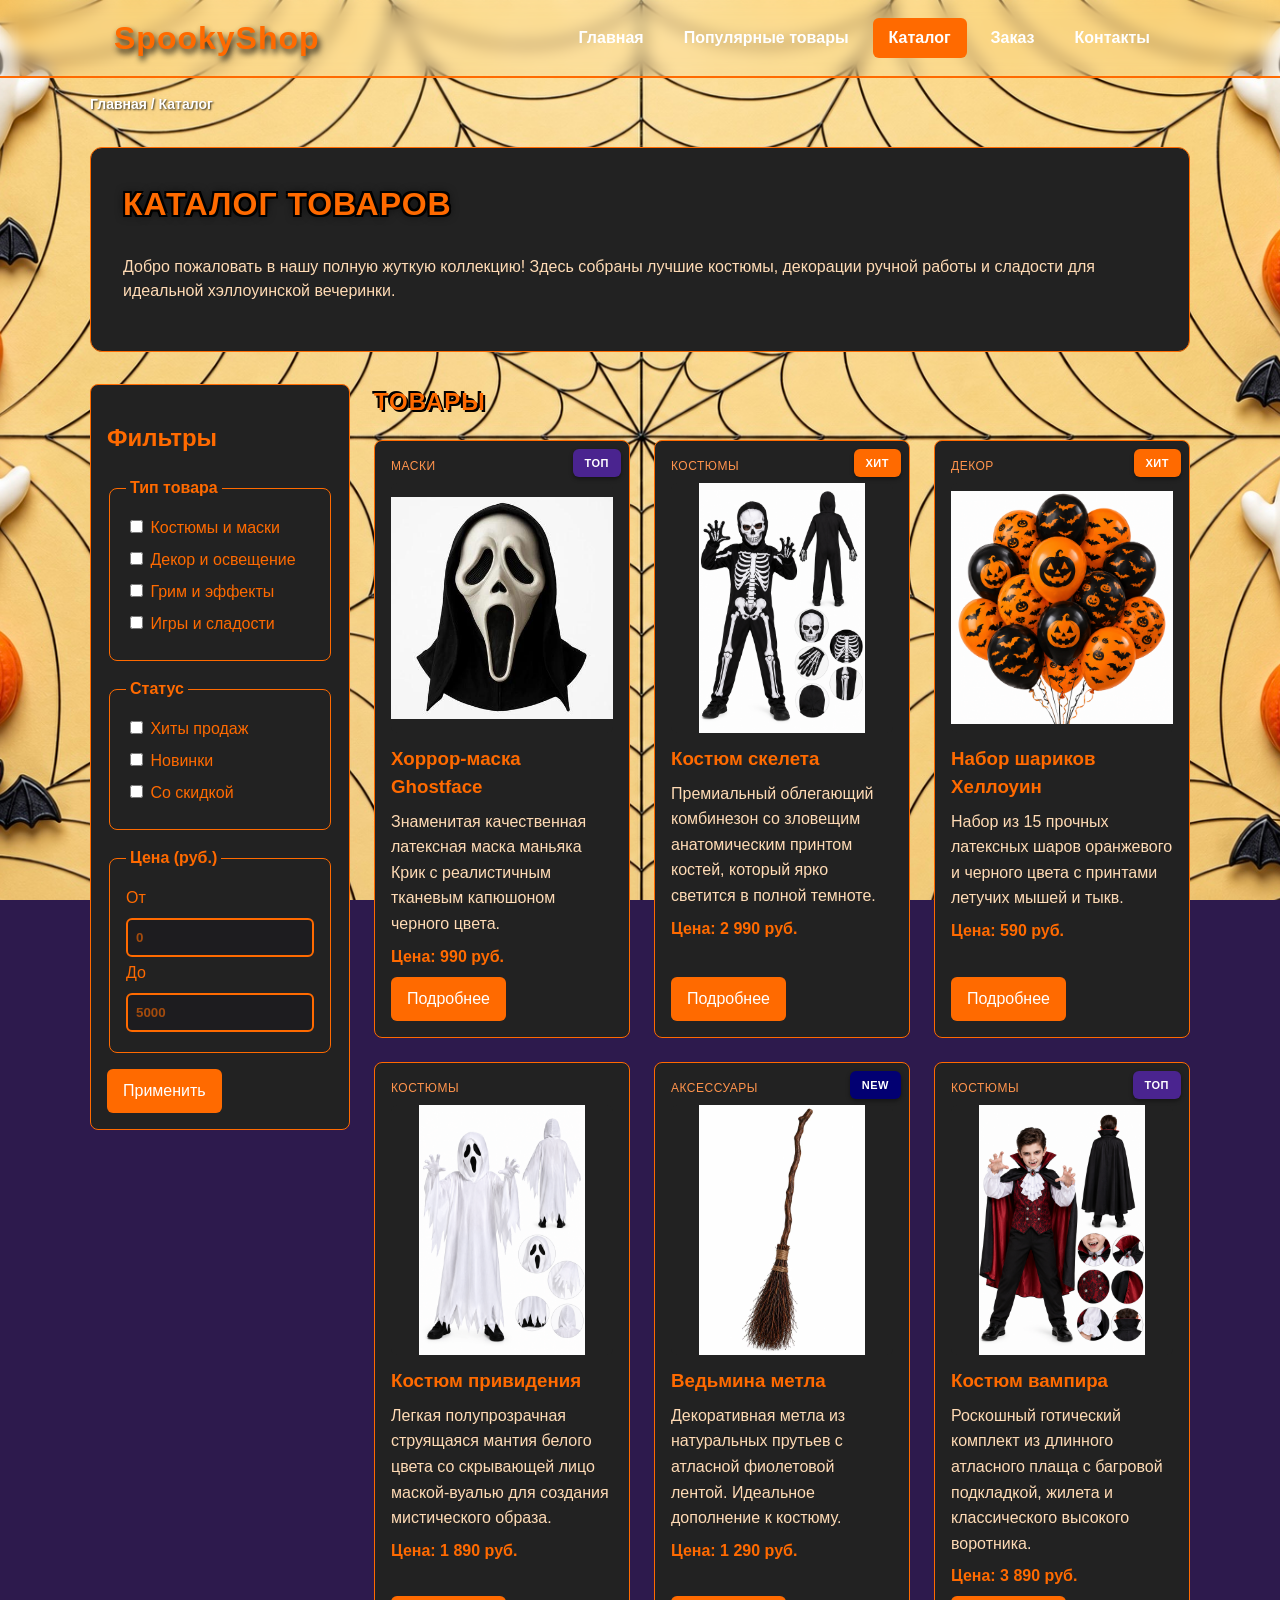
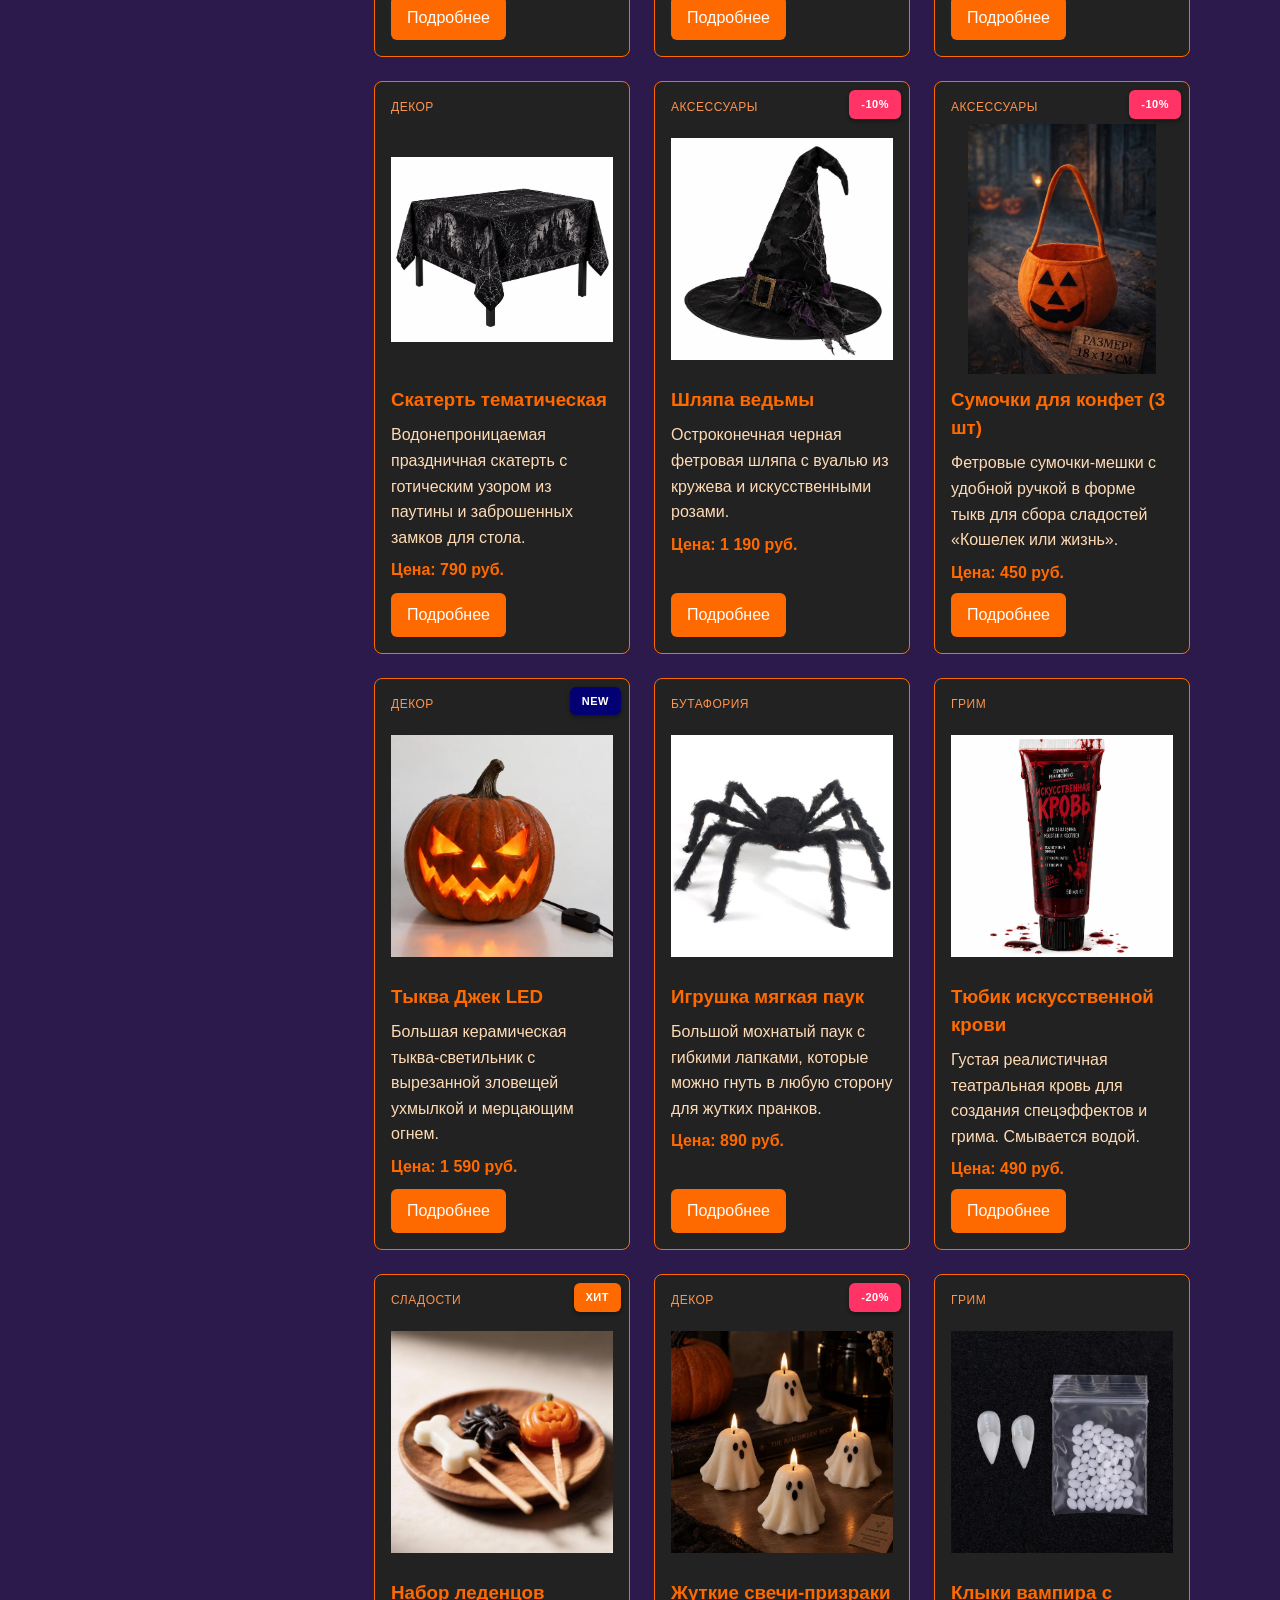
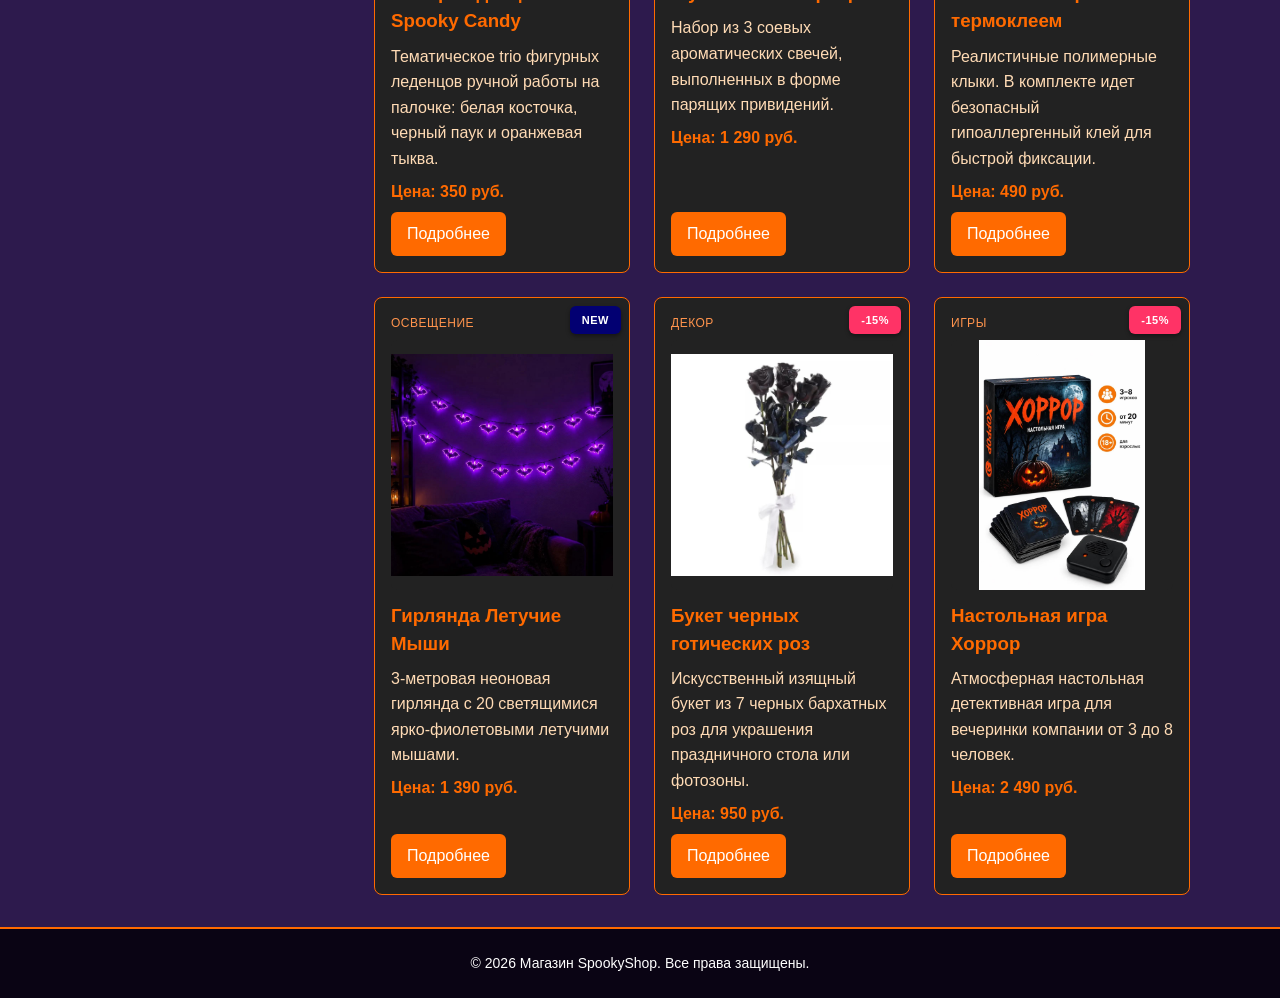
==== catalog.html @ b0ec61a9 "Add files via upload" ====
<!DOCTYPE html>
<html lang="ru">
<head>
  <meta charset="UTF-8">
  <meta name="viewport" content="width=device-width, initial-scale=1.0">
  <meta name="description" content="Каталог праздничного декора и костюмов на Хэллоуин в SpookyShop.">
  <meta property="og:type" content="website">
  <meta property="og:title" content="Каталог — SpookyShop">
  <meta property="og:description" content="Найдите идеальные товары для незабываемой мистической ночи.">
  <meta property="og:image" content="https://natashaaannn.github.io/images/skeleton.png">
  <title>Каталог — SpookyShop</title>
  <link rel="stylesheet" href="css/style.css">
  <script src="js/main.js" defer></script>
</head>
<body>

  <header class="site-header">
    <div class="site-header__inner">
      <a class="site-header__logo" href="index.html">SpookyShop</a>
      <nav class="site-nav" aria-label="Основная навигация">
        <ul class="site-nav__list">
          <li class="site-nav__item"><a class="site-nav__link" href="index.html">Главная</a></li>
          <li class="site-nav__item"><a class="site-nav__link" href="index.html#popular">Популярные товары</a></li>
          <li class="site-nav__item"><a class="site-nav__link site-nav__link--active" href="catalog.html">Каталог</a></li>
          <li class="site-nav__item"><a class="site-nav__link" href="order.html">Заказ</a></li>
          <li class="site-nav__item"><a class="site-nav__link" href="contacts.html">Контакты</a></li>
        </ul>
      </nav>
    </div>
  </header>

  <main class="main-content">
    <nav class="breadcrumbs" aria-label="Хлебные крошки">
      <a class="breadcrumbs__link" href="index.html">Главная</a>
      <span class="breadcrumbs__current">Каталог</span>
    </nav>
    
    <section class="section section--card">
      <h1 class="section__title">Каталог товаров</h1>
      <p class="section__text section__text--inline">
        Добро пожаловать в нашу полную жуткую коллекцию! Здесь собраны лучшие костюмы, декорации ручной работы и сладости для идеальной хэллоуинской вечеринки.
      </p>
    </section>
    
    <div class="catalog-layout">
      <aside class="catalog-filters">
        <h2 class="catalog-filters__title">Фильтры</h2>
        <form class="filters-form" action="#" method="get">
          
          <fieldset class="filters-form__fieldset">
            <legend class="filters-form__legend">Тип товара</legend>
            <label class="filters-form__label"><input type="checkbox" name="type" value="costumes"> Костюмы и маски</label>
            <label class="filters-form__label"><input type="checkbox" name="type" value="decor"> Декор и освещение</label>
            <label class="filters-form__label"><input type="checkbox" name="type" value="makeup"> Грим и эффекты</label>
            <label class="filters-form__label"><input type="checkbox" name="type" value="sweets"> Игры и сладости</label>
          </fieldset>

          <fieldset class="filters-form__fieldset">
            <legend class="filters-form__legend">Статус</legend>
            <label class="filters-form__label"><input type="checkbox" name="status" value="hit"> Хиты продаж</label>
            <label class="filters-form__label"><input type="checkbox" name="status" value="new"> Новинки</label>
            <label class="filters-form__label"><input type="checkbox" name="status" value="discount"> Со скидкой</label>
          </fieldset>
          
          <fieldset class="filters-form__fieldset">
            <legend class="filters-form__legend">Цена (руб.)</legend>
            <label class="filters-form__label" for="price-from">От</label>
            <input class="filters-form__input" id="price-from" type="number" placeholder="0">
            <label class="filters-form__label filters-form__label--spaced" for="price-to">До</label>
            <input class="filters-form__input" id="price-to" type="number" placeholder="5000">
          </fieldset>
          <button class="button button--primary" type="submit">Применить</button>
        </form>
      </aside>
      
      <section class="catalog-products">
        <h2 class="catalog-products__title">Товары</h2>
        <div class="products-grid">
          
          <!-- 1. Маска Крика -->
          <article class="product-card">
            <span class="product-card__badge product-card__badge--top">ТОП</span>
            <span class="product-card__category">Маски</span>
            <img class="product-card__image" src="images/scream.png" alt="Маска Крика">
            <h3 class="product-card__title">Хоррор-маска Ghostface</h3>
            <p class="product-card__description">Знаменитая качественная латексная маска маньяка Крик с реалистичным тканевым капюшоном черного цвета.</p>
            <p class="product-card__price">Цена: 990 руб.</p>
            <a class="button button--primary product-card__button" href="product.html">Подробнее</a>
          </article>

          <!-- 2. Костюм скелета -->
          <article class="product-card">
            <span class="product-card__badge product-card__badge--hit">ХИТ</span>
            <span class="product-card__category">Костюмы</span>
            <img class="product-card__image" src="images/skeleton.png" alt="Костюм скелета">
            <h3 class="product-card__title">Костюм скелета</h3>
            <p class="product-card__description">Премиальный облегающий комбинезон со зловещим анатомическим принтом костей, который ярко светится в полной темноте.</p>
            <p class="product-card__price">Цена: 2 990 руб.</p>
            <a class="button button--primary product-card__button" href="product.html">Подробнее</a>
          </article>

          <!-- 3. Набор шариков Хеллоуин -->
          <article class="product-card">
            <span class="product-card__badge product-card__badge--hit">ХИТ</span>
            <span class="product-card__category">Декор</span>
            <img class="product-card__image" src="images/balloon.png" alt="Набор шариков Хеллоуин">
            <h3 class="product-card__title">Набор шариков Хеллоуин</h3>
            <p class="product-card__description">Набор из 15 прочных латексных шаров оранжевого и черного цвета с принтами летучих мышей и тыкв.</p>
            <p class="product-card__price">Цена: 590 руб.</p>
            <a class="button button--primary product-card__button" href="product.html">Подробнее</a>
          </article>

          <!-- 4. Костюм привидения -->
          <article class="product-card">
            <span class="product-card__category">Костюмы</span>
            <img class="product-card__image" src="images/ghost.png" alt="Костюм привидения">
            <h3 class="product-card__title">Костюм привидения</h3>
            <p class="product-card__description">Легкая полупрозрачная струящаяся мантия белого цвета со скрывающей лицо маской-вуалью для создания мистического образа.</p>
            <p class="product-card__price">Цена: 1 890 руб.</p>
            <a class="button button--primary product-card__button" href="product.html">Подробнее</a>
          </article>

          <!-- 5. Ведьмина метла -->
          <article class="product-card">
            <span class="product-card__badge product-card__badge--new">NEW</span>
            <span class="product-card__category">Аксессуары</span>
            <img class="product-card__image" src="images/broom.png" alt="Ведьмина метла">
            <h3 class="product-card__title">Ведьмина метла</h3>
            <p class="product-card__description">Декоративная метла из натуральных прутьев с атласной фиолетовой лентой. Идеальное дополнение к костюму.</p>
            <p class="product-card__price">Цена: 1 290 руб.</p>
            <a class="button button--primary product-card__button" href="product.html">Подробнее</a>
          </article>
          
          <!-- 6. Костюм вампира -->
          <article class="product-card">
            <span class="product-card__badge product-card__badge--top">ТОП</span>
            <span class="product-card__category">Костюмы</span>
            <img class="product-card__image" src="images/vampire.png" alt="Костюм вампира">
            <h3 class="product-card__title">Костюм вампира</h3>
            <p class="product-card__description">Роскошный готический комплект из длинного атласного плаща с багровой подкладкой, жилета и классического высокого воротника.</p>
            <p class="product-card__price">Цена: 3 890 руб.</p>
            <a class="button button--primary product-card__button" href="product.html">Подробнее</a>
          </article>

          <!-- 7. Скатерть тематическая -->
          <article class="product-card">
            <span class="product-card__category">Декор</span>
            <img class="product-card__image" src="images/tablecloth.png" alt="Скатерть тематическая">
            <h3 class="product-card__title">Скатерть тематическая</h3>
            <p class="product-card__description">Водонепроницаемая праздничная скатерть с готическим узором из паутины и заброшенных замков для стола.</p>
            <p class="product-card__price">Цена: 790 руб.</p>
            <a class="button button--primary product-card__button" href="product.html">Подробнее</a>
          </article>

          <!-- 8. Шляпа ведьмы -->
          <article class="product-card">
            <span class="product-card__badge product-card__badge--discount">-10%</span>
            <span class="product-card__category">Аксессуары</span>
            <img class="product-card__image" src="images/witch.png" alt="Шляпа ведьмы">
            <h3 class="product-card__title">Шляпа ведьмы</h3>
            <p class="product-card__description">Остроконечная черная фетровая шляпа с вуалью из кружева и искусственными розами.</p>
            <p class="product-card__price">Цена: 1 190 руб.</p>
            <a class="button button--primary product-card__button" href="product.html">Подробнее</a>
          </article>

          <!-- 9. Сумочки для конфет -->
          <article class="product-card">
            <span class="product-card__badge product-card__badge--discount">-10%</span>
            <span class="product-card__category">Аксессуары</span>
            <img class="product-card__image" src="images/bag.png" alt="Сумочки для конфет">
            <h3 class="product-card__title">Сумочки для конфет (3 шт)</h3>
            <p class="product-card__description">Фетровые сумочки-мешки с удобной ручкой в форме тыкв для сбора сладостей «Кошелек или жизнь».</p>
            <p class="product-card__price">Цена: 450 руб.</p>
            <a class="button button--primary product-card__button" href="product.html">Подробнее</a>
          </article>

          <!-- 10. Тыква Джек LED -->
          <article class="product-card">
            <span class="product-card__badge product-card__badge--new">NEW</span>
            <span class="product-card__category">Декор</span>
            <img class="product-card__image" src="images/pumpkin.png" alt="Тыква Джек">
            <h3 class="product-card__title">Тыква Джек LED</h3>
            <p class="product-card__description">Большая керамическая тыква-светильник с вырезанной зловещей ухмылкой и мерцающим огнем.</p>
            <p class="product-card__price">Цена: 1 590 руб.</p>
            <a class="button button--primary product-card__button" href="product.html">Подробнее</a>
          </article>

          <!-- 11. Игрушка мягкая паук -->
          <article class="product-card">
            <span class="product-card__category">Бутафория</span>
            <img class="product-card__image" src="images/spider.png" alt="Игрушка мягкая паук">
            <h3 class="product-card__title">Игрушка мягкая паук</h3>
            <p class="product-card__description">Большой мохнатый паук с гибкими лапками, которые можно гнуть в любую сторону для жутких пранков.</p>
            <p class="product-card__price">Цена: 890 руб.</p>
            <a class="button button--primary product-card__button" href="product.html">Подробнее</a>
          </article>

          <!-- 12. Тюбик искусственной крови -->
          <article class="product-card">
            <span class="product-card__category">Грим</span>
            <img class="product-card__image" src="images/blood.png" alt="Искусственная кровь">
            <h3 class="product-card__title">Тюбик искусственной крови</h3>
            <p class="product-card__description">Густая реалистичная театральная кровь для создания спецэффектов и грима. Смывается водой.</p>
            <p class="product-card__price">Цена: 490 руб.</p>
            <a class="button button--primary product-card__button" href="product.html">Подробнее</a>
          </article>

          <!-- 13. Набор леденцов -->
          <article class="product-card">
            <span class="product-card__badge product-card__badge--hit">ХИТ</span>
            <span class="product-card__category">Сладости</span>
            <img class="product-card__image" src="images/candy.png" alt="Набор леденцов">
            <h3 class="product-card__title">Набор леденцов Spooky Candy</h3>
            <p class="product-card__description">Тематическое trio фигурных леденцов ручной работы на палочке: белая косточка, черный паук и оранжевая тыква.</p>
            <p class="product-card__price">Цена: 350 руб.</p>
            <a class="button button--primary product-card__button" href="product.html">Подробнее</a>
          </article>

          <!-- 14. Жуткие свечи-призраки -->
          <article class="product-card">
            <span class="product-card__badge product-card__badge--discount">-20%</span>
            <span class="product-card__category">Декор</span>
            <img class="product-card__image" src="images/candle.png" alt="Свечи-призраки">
            <h3 class="product-card__title">Жуткие свечи-призраки</h3>
            <p class="product-card__description">Набор из 3 соевых ароматических свечей, выполненных в форме парящих привидений.</p>
            <p class="product-card__price">Цена: 1 290 руб.</p>
            <a class="button button--primary product-card__button" href="product.html">Подробнее</a>
          </article>

          <!-- 15. Клыки вампира -->
          <article class="product-card">
            <span class="product-card__category">Грим</span>
            <img class="product-card__image" src="images/fangs.png" alt="Клыки вампира">
            <h3 class="product-card__title">Клыки вампира с термоклеем</h3>
            <p class="product-card__description">Реалистичные полимерные клыки. В комплекте идет безопасный гипоаллергенный клей для быстрой фиксации.</p>
            <p class="product-card__price">Цена: 490 руб.</p>
            <a class="button button--primary product-card__button" href="product.html">Подробнее</a>
          </article>

          <!-- 16. ...Гирлянда Летучие Мыши -->
          <article class="product-card">
            <span class="product-card__badge product-card__badge--new">NEW</span>
            <span class="product-card__category">Освещение</span>
            <img class="product-card__image" src="images/garland.png" alt="Гирлянда Летучие Мыши">
            <h3 class="product-card__title">Гирлянда Летучие Мыши</h3>
            <p class="product-card__description">3-метровая неоновая гирлянда с 20 светящимися ярко-фиолетовыми летучими мышами.</p>
            <p class="product-card__price">Цена: 1 390 руб.</p>
            <a class="button button--primary product-card__button" href="product.html">Подробнее</a>
          </article>

          <!-- 17. Букет черных готических роз -->
          <article class="product-card">
            <span class="product-card__badge product-card__badge--discount">-15%</span>
            <span class="product-card__category">Декор</span>
            <img class="product-card__image" src="images/roses.png" alt="Черные розы">
            <h3 class="product-card__title">Букет черных готических роз</h3>
            <p class="product-card__description">Искусственный изящный букет из 7 черных бархатных роз для украшения праздничного стола или фотозоны.</p>
            <p class="product-card__price">Цена: 950 руб.</p>
            <a class="button button--primary product-card__button" href="product.html">Подробнее</a>
          </article>

          <!-- 18. Настольная игра Хоррор -->
          <article class="product-card">
            <span class="product-card__badge product-card__badge--discount">-15%</span>
            <span class="product-card__category">Игры</span>
            <img class="product-card__image" src="images/game.png" alt="Настольная игра Хоррор">
            <h3 class="product-card__title">Настольная игра Хоррор</h3>
            <p class="product-card__description">Атмосферная настольная детективная игра для вечеринки компании от 3 до 8 человек.</p>
            <p class="product-card__price">Цена: 2 490 руб.</p>
            <a class="button button--primary product-card__button" href="product.html">Подробнее</a>
          </article>
        </div>
      </section>
    </div>
  </main>

  <footer class="site-footer">
    <div class="site-footer__inner">
      <p class="site-footer__copy">&copy; 2026 Магазин SpookyShop. Все права защищены.</p>
    </div>
  </footer>

</body>
</html>
---- css/style.css ----
:root {
  --color-bg: #2d1a4d;
  --color-text: #ff6a00;
  --color-muted: #ff944d;
  --color-primary: #ff6a00;
  --color-primary-dark: #cc5200;
  --color-border: #ff6a00;
  --color-border-input: #ff6a00;
  --color-surface: #0a0414;
  --color-surface-card: #222222;
  --color-surface-accent: #6f666a;
  --color-surface-aside: #222222;
  --color-danger: #ff3366;
  --color-success: #00ff66;
  --color-success-bg: rgba(0, 255, 102, 0.1);
  --color-white: #ffffff;

  --space-xs: 4px;
  --space-sm: 8px;
  --space-md: 16px;
  --space-lg: 24px;
  --space-xl: 32px;

  --radius-sm: 6px;
  --radius-md: 8px;
  --radius-lg: 12px;

  --container-width: 1100px;
}

* {
  box-sizing: border-box;
}

body {
  margin: 0;
  font-family: Arial, sans-serif;
  line-height: 1.5;
  color: var(--color-text);
  background-color: var(--color-bg);
  background-image: url('../images/fon.png');
  background-size: cover;
  background-repeat: no-repeat;
  background-attachment: fixed;
  background-position: center;


display: flex;
  flex-direction: column;
  min-height: 100vh;
}


.main-content {
  flex: 1 0 auto;
}

header,
main,
footer {
  background-color: transparent !important;
}

html {
  scroll-behavior: smooth;
}

.button {
  display: inline-block;
  padding: 10px var(--space-md);
  font: inherit;
  text-decoration: none;
  border-radius: var(--radius-sm);
  border: none;
  cursor: pointer;
  transition: background-color 0.2s ease, color 0.2s ease;
}

.button--primary {
  color: var(--color-white);
  background-color: var(--color-primary);
}

.button--primary:hover {
  background-color: var(--color-primary-dark);
  color: var(--color-white);
}

.button--secondary {
  color: var(--color-primary);
  background-color: transparent;
  border: 1px solid var(--color-primary);
}

.button--secondary:hover {
  color: var(--color-white);
  background-color: var(--color-primary);
}

.button:focus-visible {
  outline: 2px solid var(--color-primary);
  outline-offset: 2px;
}

.button:disabled,
.button--disabled {
  opacity: 0.6;
  cursor: not-allowed;
}


/* Блок шапки сайта */
.site-header {
  background-color: rgba(10, 4, 20, 0.95);
  backdrop-filter: blur(8px);
  border-bottom: 2px solid var(--color-primary);
  position: sticky;
  top: 0;
  z-index: 100;
  padding: 10px 0;
}

.site-header__inner {
  max-width: var(--container-width);
  margin: 0 auto;
  padding: 0 var(--space-lg);
  display: flex;
  justify-content: space-between;
  align-items: center;
}

.site-header__logo {
  font-weight: 700;
  color: var(--color-primary);
  text-decoration: none;
  font-size: 32px;
  letter-spacing: 1px;
  padding: var(--space-xs) 0;
  text-shadow: 2px 4px 6px rgba(0, 0, 0, 0.9);
}

/* Блок навигации */
.site-nav__list {
  display: flex;
  flex-wrap: wrap;
  align-items: center;
  gap: var(--space-sm);
  padding: 0;
  margin: 0;
  list-style: none;
}

.site-nav__link {
  display: inline-block;
  padding: var(--space-sm) var(--space-md);
  color: #ffffff;
  text-decoration: none;
  border-radius: var(--radius-sm);
  font-weight: 700;
  font-size: 16px;
  transition: background-color 0.2s ease, color 0.2s ease;
}

.site-nav__link:hover,
.site-nav__link--active {
  color: var(--color-white);
  background-color: var(--color-primary);
}

.site-nav__link:focus-visible {
  outline: 2px solid var(--color-primary);
  outline-offset: 3px;
}

.hero {
  max-width: var(--container-width);
  margin: var(--space-xl) auto;
  padding: var(--space-xl) var(--space-lg);
  background: linear-gradient(135deg, #120524 0%, #250947 50%, #0d031a 100%);
  border: 1px solid var(--color-border);
  border-radius: var(--radius-lg);
  color: var(--color-white);
  box-shadow: 0 0 25px rgba(255, 106, 0, 0.2);
  text-align: center;
}

.hero__title {
  margin-top: 0;
  font-size: 38px;
  color: #ff6a00;
  text-transform: uppercase;
  letter-spacing: 1px;
  text-shadow:
    2px 2px 0px #000000,
    -2px -2px 0px #000000,
    2px -2px 0px #000000,
    -2px 2px 0px #000000,
    0 0 15px rgba(255, 106, 0, 0.6);
  margin-bottom: var(--space-md);
}

.hero__text {
  max-width: 820px;
  margin: 0 auto var(--space-lg);
  font-size: 18px;
  line-height: 1.6;
  color: #e2d7f5;
}

.section {
  max-width: var(--container-width);
  margin: 0 auto var(--space-xl);
  scroll-margin-top: 100px;
}

.section--card {
  background-color: var(--color-surface-card) !important;
  padding: var(--space-xl) !important;
  border-radius: var(--radius-lg) !important;
  border: 1px solid var(--color-border) !important;
  margin: var(--space-xl) auto !important;
  box-sizing: border-box !important;
  color: #ffdbb5;
}

.section__title {
  margin-top: 0;
  color: var(--color-primary);
  text-shadow:
    2px 2px 0px #000000,
    -2px -2px 0px #000000,
    2px -2px 0px #000000,
    -2px 2px 0px #000000,
    0 0 10px rgba(0, 0, 0, 0.9);
  font-size: 32px;
  text-transform: uppercase;
  letter-spacing: 1px;
}

.section__list {
  margin-bottom: 0;
  padding-left: var(--space-lg);
  margin-top: var(--space-sm);
}

/* Блок сетки товаров */
.products-grid {
  display: grid;
  grid-template-columns: repeat(3, 1fr);
  gap: var(--space-lg);
}

/* Блок карточки товара */
.product-card {
  position: relative;
  display: flex;
  flex-direction: column;
  gap: var(--space-sm);
  padding: var(--space-md);
  border: 1px solid var(--color-border);
  border-radius: var(--radius-md);
  background-color: var(--color-surface-card);
  transition: border-color 0.2s ease, box-shadow 0.2s ease;
}

.product-card:hover {
  border-color: var(--color-white);
  box-shadow: 0 0 15px rgba(255, 106, 0, 0.4);
}

.product-card__image {
  width: 100%;
  height: 250px;
  object-fit: contain;
  border-radius: var(--radius-sm);
  margin-bottom: var(--space-xs);
  background-color: var(--color-surface-card);
}

/* Позиционирование бейджей на карточках товаров */
.product-card__badge {
  position: absolute;
  top: var(--space-sm);
  right: var(--space-sm);
  padding: 6px 12px;
  font-size: 11px;
  font-weight: 700;
  color: var(--color-white) !important;
  border-radius: var(--radius-sm);
  z-index: 1;
  text-transform: uppercase;
  letter-spacing: 0.5px;
  border: none !important;
  box-shadow: 0 2px 4px rgba(0, 0, 0, 0.4);
}

.product-card__badge--hit {
  background-color: var(--color-primary) !important;
}

.product-card__badge--top {
  background-color: #4a248f !important;
}

.product-card__badge--new {
  background-color: #020072 !important;
}

.product-card__badge--discount {
  background-color: var(--color-danger) !important;
}

.product-card__category {
  font-size: 12px;
  color: var(--color-muted);
  text-transform: uppercase;
  letter-spacing: 0.5px;
}

.product-card__title {
  margin: 0;
  color: var(--color-primary);
}

.product-card__description {
  margin: 0;
  color: #ffdbb5;
  text-align: left;
  line-height: 1.6;
}

.product-card__price {
  margin: 0;
  font-weight: 700;
  color: var(--color-primary);
}

.product-card__button {
  margin-top: auto;
  align-self: flex-start;
}

/* Блок хлебных крошек */
.breadcrumbs {
  max-width: var(--container-width);
  margin: var(--space-md) auto;
  font-size: 14px;
  font-weight: 700;
  color: #ffffff;
  text-shadow: 1px 1px 2px rgba(0, 0, 0, 0.8);
}

.breadcrumbs__link {
  color: #ffffff;
  text-decoration: none;
  transition: color 0.2s ease;
}

.breadcrumbs__link:hover {
  color: var(--color-primary);
  text-decoration: underline;
}

.breadcrumbs__current::before {
  content: " / ";
  color: #ffffff;
  text-shadow: 1px 1px 2px rgba(0, 0, 0, 0.8);
}

/* Блок боковой панели */
.aside-info {
  max-width: var(--container-width);
  margin: var(--space-xl) auto;
  padding: var(--space-lg);
  border-left: 4px solid var(--color-primary);
  background-color: var(--color-surface-card);
  border-radius: 0 var(--radius-lg) var(--radius-lg) 0;
}

.aside-info__link {
  color: var(--color-primary) !important;
  text-decoration: underline !important;
  font-weight: 700;
  transition: color 0.2s ease;
}

.aside-info__link:hover {
  color: var(--color-white) !important;
}

.aside-info__title {
  margin-top: 0;
  color: var(--color-primary);
}

.aside-info__text {
  margin: 0;
  color: #ffdbb5;
  line-height: 1.6;
}

/* Блок подвала сайта */
.site-footer {
  background-color: var(--color-surface) !important; 
  border-top: 2px solid var(--color-primary); 
  color: var(--color-white) !important;
  text-align: center;
  padding: var(--space-lg) 0;
  font-size: 14px;
}

.site-footer__copy {
  color: var(--color-white) !important;
  margin: 0 !important;
}

.product-detail {
  display: grid !important;
  grid-template-columns: 400px 1fr !important;
  gap: var(--space-xl) !important;
  align-items: start !important;
  margin-bottom: var(--space-xl) !important;
}

.product-detail__image-wrapper {
  background-color: #1a1a1a !important;
  padding: var(--space-md) !important;
  border-radius: var(--radius-md) !important;
  border: 1px solid var(--color-border) !important;
  box-sizing: border-box !important;
  width: 100% !important;
}

.product-detail__image {
  width: 100% !important;
  height: auto !important;
  display: block !important;
  border-radius: var(--radius-sm) !important;
}

.product-detail__info {
  color: #ffdbb5 !important;
  text-align: left !important;
}

.product-detail__title {
  color: var(--color-primary) !important;
  margin-top: 0 !important;
  font-size: 36px;
  text-transform: uppercase;
}

.product-detail__description {
  line-height: 1.6 !important;
  font-size: 16px;
  margin-bottom: var(--space-lg) !important;
}

.product-detail__price {
  font-size: 24px !important;
  font-weight: 700;
  color: var(--color-primary) !important;
  margin-bottom: var(--space-lg) !important;
}

.product-detail__button {
  padding: 14px 40px !important;
}

.product-detail__specs {
  margin-top: var(--space-xl) !important;
  border-top: 1px solid var(--color-border) !important;
  padding-top: var(--space-xl) !important;
}

.product-detail__specs-title {
  color: var(--color-primary) !important;
  text-transform: uppercase;
  font-size: 20px;
}

.product-table {
  width: 100%;
  margin: var(--space-lg) auto;
  border-collapse: collapse;
  font-size: 16px;
}

.product-table__th,
.product-table__td {
  padding: 12px var(--space-md);
  text-align: left;
  border-bottom: 1px solid var(--color-border);
}

.product-table__th {
  background-color: var(--color-surface-aside);
  font-weight: 700;
  color: var(--color-text);
}

/* Элегантная подсветка строк таблицы при наведении мышки строго по БЭМ */
.product-table tbody tr:hover {
  background-color: var(--color-surface-accent) !important;
}

.catalog-layout {
  max-width: var(--container-width);
  margin: 0 auto var(--space-xl);
  display: grid;
  grid-template-columns: 260px 1fr;
  grid-template-areas: "filters products";
  gap: var(--space-lg);
  align-items: start;
}

.catalog-filters {
  grid-area: filters;
  padding: var(--space-md);
  border: 1px solid var(--color-border);
  border-radius: var(--radius-md);
  background-color: var(--color-surface-card);
}

/* Правая колонка с товарами */
.catalog-products {
  grid-area: products;
  display: flex !important;
  flex-direction: column !important;
  gap: var(--space-md) !important;
}

.catalog-products__title {
  color: var(--color-primary) !important; 
  margin-top: 0 !important; 
  margin-bottom: var(--space-xs) !important;
  font-size: 24px !important; 
  text-transform: uppercase !important; 
  letter-spacing: 1px !important;
  text-shadow: 2px 2px 0px #000000, -2px -2px 0px #000000; 
  text-align: left !important; 
}

.catalog-products {
  grid-area: products;
}

.filters-form__fieldset {
  border: 1px solid var(--color-border) !important;
  border-radius: var(--radius-md) !important; 
  padding: var(--space-md) !important;
  margin-bottom: var(--space-md) !important;
}


.filters-form__legend {
  color: var(--color-primary) !important;
  font-weight: 700 !important;
  padding: 0 var(--space-xs) !important; 
}

.filters-form__label {
  display: block;
  margin-bottom: var(--space-sm);
}

.filters-form__input {
  background-color: #1d1c1f !important; 
  color: #ff6a00 !important; 
  border: 2px solid var(--color-border) !important; 
  padding: 10px var(--space-sm) !important;
  border-radius: var(--radius-sm) !important; 
  width: 100% !important;
  margin-bottom: var(--space-xs) !important; 
  font-weight: bold !important;
}

.filters-form__input::placeholder {
  color: rgba(255, 106, 0, 0.6) !important; 
}

.filters-form__button {
  width: 100% !important; 
  padding: 12px !important;
  font-weight: 700 !important;
  text-transform: uppercase !important;
  margin-top: var(--space-lg) !important; 
  border-radius: var(--radius-sm) !important; 
  border: none !important;
}

.order-form__field {
  margin-bottom: var(--space-md);
}

.order-form__label {
  display: block;
  margin-bottom: var(--space-xs);
}

.order-form__input,
.order-form__select,
.order-form__textarea {
  width: 100% !important;
  box-sizing: border-box !important;
  background-color: #1d1c1f !important;
  color: #ffffff !important;
  border: 1px solid var(--color-border) !important;
  padding: 12px var(--space-md) !important;
  border-radius: var(--radius-sm) !important;
  font: inherit !important;
}

.order-form__textarea {
  resize: vertical;
}

.order-form__help {
  display: block;
  margin-top: var(--space-xs);
  color: var(--color-muted);
}

.order-form__input:hover,
.order-form__select:hover,
.order-form__textarea:hover {
  border-color: #ffffff !important;
}

.order-form__input:focus-visible,
.order-form__select:focus-visible,
.order-form__textarea:focus-visible {
  outline: 2px solid var(--color-primary);
  outline-offset: 3px;
}

.order-form__actions {
  display: flex;
  gap: var(--space-md);
  margin-top: var(--space-lg);
}

.order-form__input[type="date"],
.order-form__select {
  color-scheme: dark !important;
}

.order-form__input::placeholder,
.order-form__textarea::placeholder {
  color: rgba(255, 255, 255, 0.5) !important;
}

/* Выравнивание галочки и текста согласия в одну ровную строчку */
.order-form__field-checkbox {
  display: flex !important;
  flex-direction: row !important;
  align-items: center !important;
  justify-content: flex-start !important;
  gap: 12px !important;
  margin: var(--space-sm) 0 var(--space-md) 0 !important;
  width: 100% !important;
  color: #ffdbb5 !important;
}

.order-form__checkbox {
  width: 18px !important;
  height: 18px !important;
  margin: 0 !important;
  flex-shrink: 0 !important;
  cursor: pointer !important;
}

.order-form__field-checkbox .order-form__label {
  display: inline-block !important;
  width: auto !important;
  margin: 0 !important;
  font-size: 14px !important;
  line-height: 1.4 !important;
  cursor: pointer !important;
}

[aria-invalid="true"] {
  border-color: var(--color-danger);
}

.success-message {
  max-width: var(--container-width);
  margin: var(--space-lg) auto;
  padding: var(--space-md);
  border-left: 4px solid var(--color-success);
  background-color: var(--color-success-bg);
}

.section--card-compact {
  background-color: var(--color-surface-card) !important;
  padding: var(--space-lg) !important;
  border-radius: var(--radius-lg) !important;
  border: 1px solid var(--color-border) !important;
  box-shadow: 0 4px 20px rgba(0, 0, 0, 0.6) !important;
  margin: var(--space-xl) auto !important;
}

.section--card-compact .section__text,
.section--card-compact .section__list--contacts {
  color: #ffdbb5 !important;
}

.section--card-compact .section__list--contacts {
  padding-left: 0 !important;
  list-style-type: none !important;
}

/* Контейнер интерактивной карты по центру экрана */
.map-container {
  width: 540px !important;
  height: 400px !important;
  margin: 0 auto var(--space-xl) auto !important;
  border-radius: var(--radius-md) !important;
  overflow: hidden !important;
  border: 1px solid var(--color-border) !important;
  box-shadow: 0 4px 20px rgba(0, 0, 0, 0.5) !important;
}

.section--card-compact {
  background-color: var(--color-surface-card) !important;
  padding: var(--space-lg) !important;
  border-radius: var(--radius-lg) !important;
  border: 1px solid var(--color-border) !important;
  box-shadow: 0 4px 20px rgba(0, 0, 0, 0.6) !important;
  margin: var(--space-xl) auto !important;
}

.section--card-compact .section__text,
.section--card-compact .section__list--contacts {
  color: #ffdbb5 !important;
}

.section--card-compact .section__list--contacts {
  padding-left: 0 !important;
  list-style-type: none !important;
}

/* Контейнер интерактивной карты по центру экрана */
.map-container {
  width: 540px !important;
  height: 400px !important;
  margin: 0 auto var(--space-xl) auto !important;
  border-radius: var(--radius-md) !important;
  overflow: hidden !important;
  border: 1px solid var(--color-border) !important;
  box-shadow: 0 4px 20px rgba(0, 0, 0, 0.5) !important;
}

.order-dialog {
  width: min(100% - 32px, 560px);
  padding: var(--space-lg);
  border: none;
  border-radius: var(--radius-lg);
}

.order-dialog::backdrop {
  background-color: rgba(0, 0, 0, 0.5);
}

.order-dialog--white {
  background-color: #ffffff !important;
  color: #000000 !important;
  padding: 32px !important;
  border-radius: 12px !important;
  border: none !important;
}

.order-dialog__title--black {
  color: #000000 !important;
  margin: 0 0 24px 0 !important;
  font-family: Arial, sans-serif !important;
  font-size: 24px !important;
  font-weight: 700 !important;
}

.order-form--modal-gap {
  gap: 16px !important;
}

.order-form__label--black {
  color: #000000 !important;
  font-weight: 700 !important;
  font-size: 14px !important;
  margin-bottom: 8px !important;
}

.order-form__input--modal-white {
  background-color: #ffffff !important;
  color: #000000 !important;
  border: 1px solid #cccccc !important;
  padding: 12px !important;
  border-radius: 6px !important;
}

.order-form__field-checkbox--modal-layout {
  display: flex !important;
  align-items: center !important;
  gap: 10px !important;
  margin: 16px 0 24px 0 !important;
}

.order-form__label--modal-checkbox-black {
  color: #000000 !important;
  font-size: 14px !important;
  cursor: pointer !important;
  font-weight: 700 !important;
  display: inline-block !important;
}
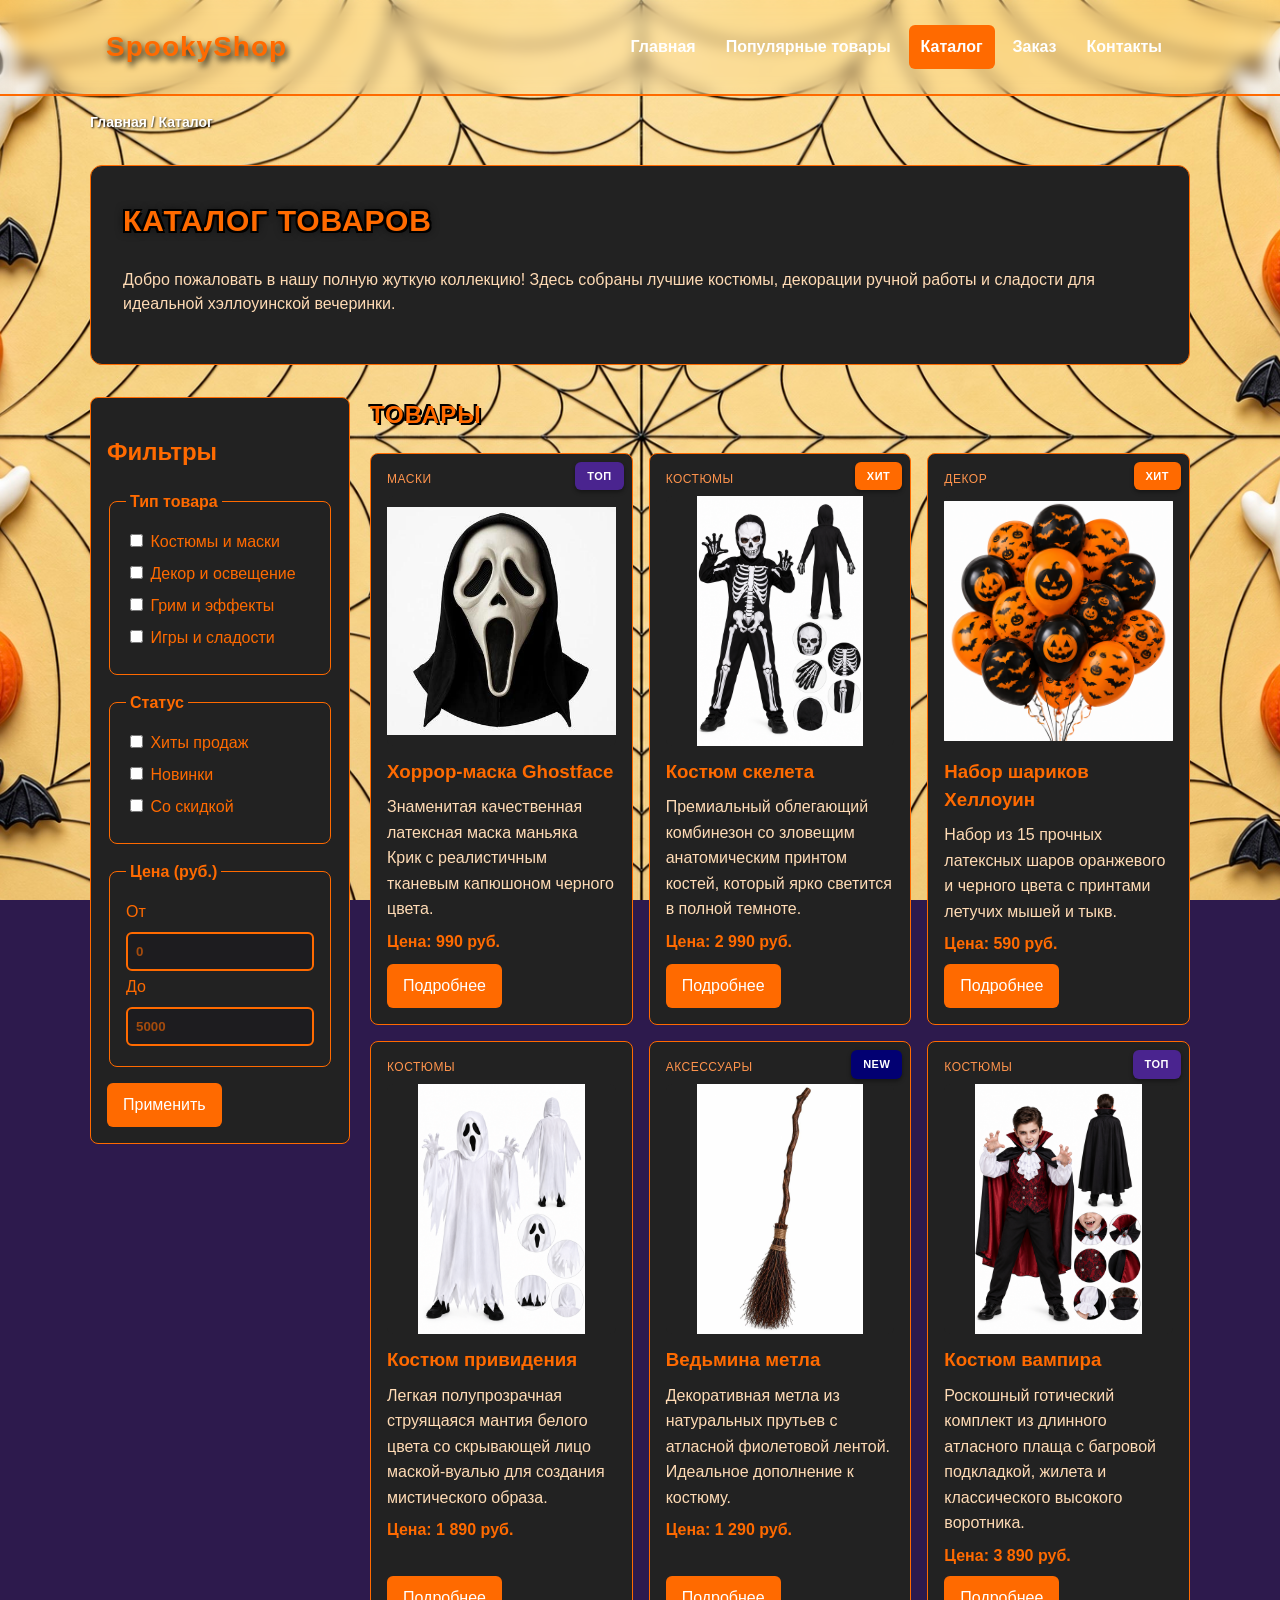
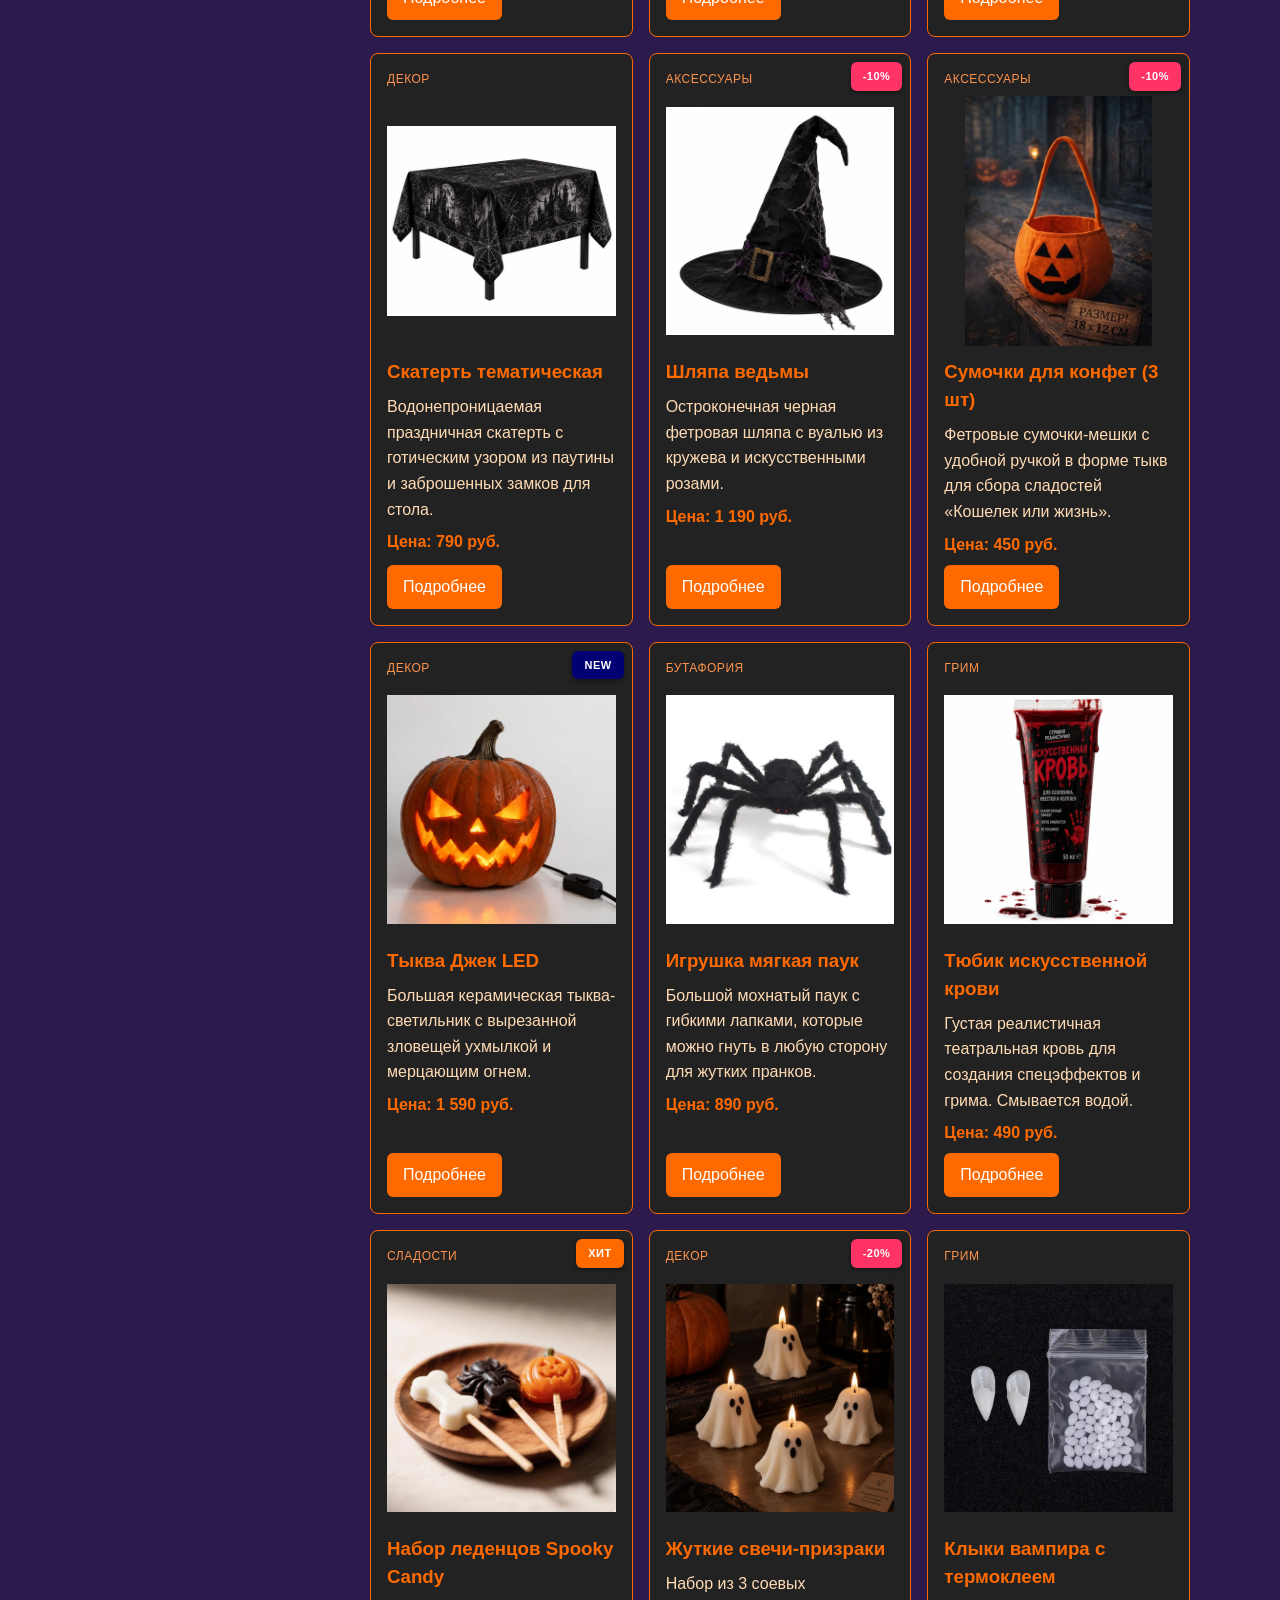
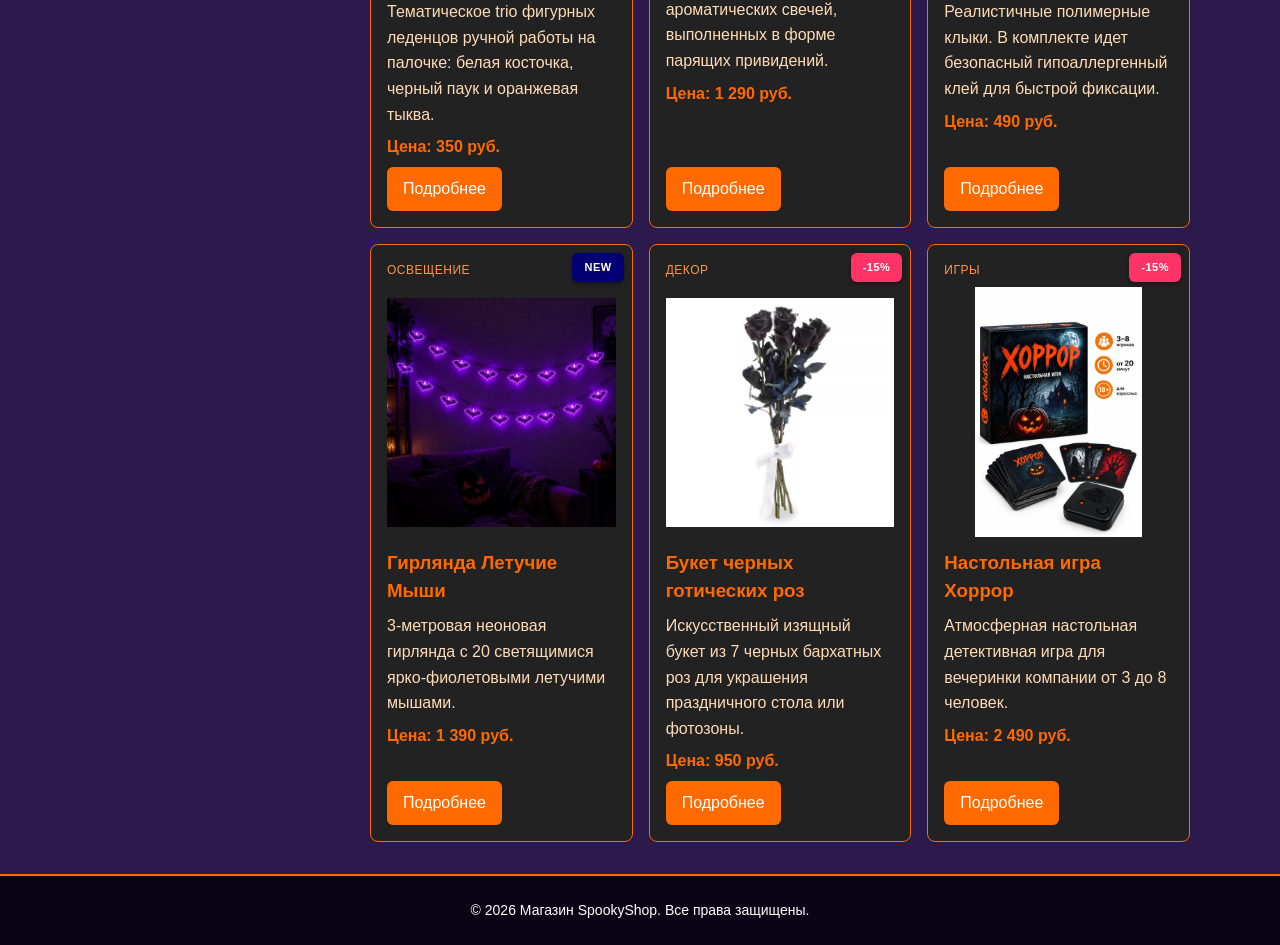
==== commit 09f889b9: "feat: add responsive layout and images" ====
--- a/catalog.html
+++ b/catalog.html
@@ -10,6 +10,7 @@
   <meta property="og:image" content="https://natashaaannn.github.io/images/skeleton.png">
   <title>Каталог — SpookyShop</title>
   <link rel="stylesheet" href="css/style.css">
+  <link rel="stylesheet" href="css/responsive.css">
   <script src="js/main.js" defer></script>
 </head>
 <body>
@@ -81,7 +82,13 @@
           <article class="product-card">
             <span class="product-card__badge product-card__badge--top">ТОП</span>
             <span class="product-card__category">Маски</span>
-            <img class="product-card__image" src="images/scream.png" alt="Маска Крика">
+            <img
+              class="product-card__image"
+              src="images/scream.png"
+              srcset="images/scream-240.png 240w, images/scream.png 400w"
+              sizes="(max-width: 639px) 100vw, (max-width: 1023px) 50vw, 33vw"
+              alt="Маска Крика"
+              loading="lazy">
             <h3 class="product-card__title">Хоррор-маска Ghostface</h3>
             <p class="product-card__description">Знаменитая качественная латексная маска маньяка Крик с реалистичным тканевым капюшоном черного цвета.</p>
             <p class="product-card__price">Цена: 990 руб.</p>
@@ -92,7 +99,13 @@
           <article class="product-card">
             <span class="product-card__badge product-card__badge--hit">ХИТ</span>
             <span class="product-card__category">Костюмы</span>
-            <img class="product-card__image" src="images/skeleton.png" alt="Костюм скелета">
+            <img
+              class="product-card__image"
+              src="images/skeleton.png"
+              srcset="images/skeleton-480.png 480w, images/skeleton-960.png 960w, images/skeleton.png 1024w"
+              sizes="(max-width: 639px) 100vw, (max-width: 1023px) 50vw, 33vw"
+              alt="Костюм скелета"
+              loading="lazy">
             <h3 class="product-card__title">Костюм скелета</h3>
             <p class="product-card__description">Премиальный облегающий комбинезон со зловещим анатомическим принтом костей, который ярко светится в полной темноте.</p>
             <p class="product-card__price">Цена: 2 990 руб.</p>
@@ -103,7 +116,13 @@
           <article class="product-card">
             <span class="product-card__badge product-card__badge--hit">ХИТ</span>
             <span class="product-card__category">Декор</span>
-            <img class="product-card__image" src="images/balloon.png" alt="Набор шариков Хеллоуин">
+            <img
+              class="product-card__image"
+              src="images/balloon.png"
+              srcset="images/balloon-480.png 480w, images/balloon-960.png 960w, images/balloon.png 1224w"
+              sizes="(max-width: 639px) 100vw, (max-width: 1023px) 50vw, 33vw"
+              alt="Набор шариков Хеллоуин"
+              loading="lazy">
             <h3 class="product-card__title">Набор шариков Хеллоуин</h3>
             <p class="product-card__description">Набор из 15 прочных латексных шаров оранжевого и черного цвета с принтами летучих мышей и тыкв.</p>
             <p class="product-card__price">Цена: 590 руб.</p>
@@ -113,7 +132,13 @@
           <!-- 4. Костюм привидения -->
           <article class="product-card">
             <span class="product-card__category">Костюмы</span>
-            <img class="product-card__image" src="images/ghost.png" alt="Костюм привидения">
+            <img
+              class="product-card__image"
+              src="images/ghost.png"
+              srcset="images/ghost-480.png 480w, images/ghost-960.png 960w, images/ghost.png 1024w"
+              sizes="(max-width: 639px) 100vw, (max-width: 1023px) 50vw, 33vw"
+              alt="Костюм привидения"
+              loading="lazy">
             <h3 class="product-card__title">Костюм привидения</h3>
             <p class="product-card__description">Легкая полупрозрачная струящаяся мантия белого цвета со скрывающей лицо маской-вуалью для создания мистического образа.</p>
             <p class="product-card__price">Цена: 1 890 руб.</p>
@@ -124,7 +149,13 @@
           <article class="product-card">
             <span class="product-card__badge product-card__badge--new">NEW</span>
             <span class="product-card__category">Аксессуары</span>
-            <img class="product-card__image" src="images/broom.png" alt="Ведьмина метла">
+            <img
+              class="product-card__image"
+              src="images/broom.png"
+              srcset="images/broom-480.png 480w, images/broom-960.png 960w, images/broom.png 1024w"
+              sizes="(max-width: 639px) 100vw, (max-width: 1023px) 50vw, 33vw"
+              alt="Ведьмина метла"
+              loading="lazy">
             <h3 class="product-card__title">Ведьмина метла</h3>
             <p class="product-card__description">Декоративная метла из натуральных прутьев с атласной фиолетовой лентой. Идеальное дополнение к костюму.</p>
             <p class="product-card__price">Цена: 1 290 руб.</p>
@@ -135,7 +166,13 @@
           <article class="product-card">
             <span class="product-card__badge product-card__badge--top">ТОП</span>
             <span class="product-card__category">Костюмы</span>
-            <img class="product-card__image" src="images/vampire.png" alt="Костюм вампира">
+            <img
+              class="product-card__image"
+              src="images/vampire.png"
+              srcset="images/vampire-480.png 480w, images/vampire-960.png 960w, images/vampire.png 1024w"
+              sizes="(max-width: 639px) 100vw, (max-width: 1023px) 50vw, 33vw"
+              alt="Костюм вампира"
+              loading="lazy">
             <h3 class="product-card__title">Костюм вампира</h3>
             <p class="product-card__description">Роскошный готический комплект из длинного атласного плаща с багровой подкладкой, жилета и классического высокого воротника.</p>
             <p class="product-card__price">Цена: 3 890 руб.</p>
@@ -145,7 +182,13 @@
           <!-- 7. Скатерть тематическая -->
           <article class="product-card">
             <span class="product-card__category">Декор</span>
-            <img class="product-card__image" src="images/tablecloth.png" alt="Скатерть тематическая">
+            <img
+              class="product-card__image"
+              src="images/tablecloth.png"
+              srcset="images/tablecloth-480.png 480w, images/tablecloth-960.png 960w, images/tablecloth.png 1374w"
+              sizes="(max-width: 639px) 100vw, (max-width: 1023px) 50vw, 33vw"
+              alt="Скатерть тематическая"
+              loading="lazy">
             <h3 class="product-card__title">Скатерть тематическая</h3>
             <p class="product-card__description">Водонепроницаемая праздничная скатерть с готическим узором из паутины и заброшенных замков для стола.</p>
             <p class="product-card__price">Цена: 790 руб.</p>
@@ -156,7 +199,13 @@
           <article class="product-card">
             <span class="product-card__badge product-card__badge--discount">-10%</span>
             <span class="product-card__category">Аксессуары</span>
-            <img class="product-card__image" src="images/witch.png" alt="Шляпа ведьмы">
+            <img
+              class="product-card__image"
+              src="images/witch.png"
+              srcset="images/witch-480.png 480w, images/witch-960.png 960w, images/witch.png 1254w"
+              sizes="(max-width: 639px) 100vw, (max-width: 1023px) 50vw, 33vw"
+              alt="Шляпа ведьмы"
+              loading="lazy">
             <h3 class="product-card__title">Шляпа ведьмы</h3>
             <p class="product-card__description">Остроконечная черная фетровая шляпа с вуалью из кружева и искусственными розами.</p>
             <p class="product-card__price">Цена: 1 190 руб.</p>
@@ -167,7 +216,13 @@
           <article class="product-card">
             <span class="product-card__badge product-card__badge--discount">-10%</span>
             <span class="product-card__category">Аксессуары</span>
-            <img class="product-card__image" src="images/bag.png" alt="Сумочки для конфет">
+            <img
+              class="product-card__image"
+              src="images/bag.png"
+              srcset="images/bag-480.png 480w, images/bag-960.png 960w, images/bag.png 1440w"
+              sizes="(max-width: 639px) 100vw, (max-width: 1023px) 50vw, 33vw"
+              alt="Сумочки для конфет"
+              loading="lazy">
             <h3 class="product-card__title">Сумочки для конфет (3 шт)</h3>
             <p class="product-card__description">Фетровые сумочки-мешки с удобной ручкой в форме тыкв для сбора сладостей «Кошелек или жизнь».</p>
             <p class="product-card__price">Цена: 450 руб.</p>
@@ -178,7 +233,13 @@
           <article class="product-card">
             <span class="product-card__badge product-card__badge--new">NEW</span>
             <span class="product-card__category">Декор</span>
-            <img class="product-card__image" src="images/pumpkin.png" alt="Тыква Джек">
+            <img
+              class="product-card__image"
+              src="images/pumpkin.png"
+              srcset="images/pumpkin-480.png 480w, images/pumpkin-960.png 960w, images/pumpkin.png 1254w"
+              sizes="(max-width: 639px) 100vw, (max-width: 1023px) 50vw, 33vw"
+              alt="Тыква Джек"
+              loading="lazy">
             <h3 class="product-card__title">Тыква Джек LED</h3>
             <p class="product-card__description">Большая керамическая тыква-светильник с вырезанной зловещей ухмылкой и мерцающим огнем.</p>
             <p class="product-card__price">Цена: 1 590 руб.</p>
@@ -188,7 +249,13 @@
           <!-- 11. Игрушка мягкая паук -->
           <article class="product-card">
             <span class="product-card__category">Бутафория</span>
-            <img class="product-card__image" src="images/spider.png" alt="Игрушка мягкая паук">
+            <img
+              class="product-card__image"
+              src="images/spider.png"
+              srcset="images/spider-320.png 320w, images/spider-640.png 640w, images/spider.png 800w"
+              sizes="(max-width: 639px) 100vw, (max-width: 1023px) 50vw, 33vw"
+              alt="Игрушка мягкая паук"
+              loading="lazy">
             <h3 class="product-card__title">Игрушка мягкая паук</h3>
             <p class="product-card__description">Большой мохнатый паук с гибкими лапками, которые можно гнуть в любую сторону для жутких пранков.</p>
             <p class="product-card__price">Цена: 890 руб.</p>
@@ -198,7 +265,13 @@
           <!-- 12. Тюбик искусственной крови -->
           <article class="product-card">
             <span class="product-card__category">Грим</span>
-            <img class="product-card__image" src="images/blood.png" alt="Искусственная кровь">
+            <img
+              class="product-card__image"
+              src="images/blood.png"
+              srcset="images/blood-480.png 480w, images/blood-960.png 960w, images/blood.png 1254w"
+              sizes="(max-width: 639px) 100vw, (max-width: 1023px) 50vw, 33vw"
+              alt="Искусственная кровь"
+              loading="lazy">
             <h3 class="product-card__title">Тюбик искусственной крови</h3>
             <p class="product-card__description">Густая реалистичная театральная кровь для создания спецэффектов и грима. Смывается водой.</p>
             <p class="product-card__price">Цена: 490 руб.</p>
@@ -209,7 +282,13 @@
           <article class="product-card">
             <span class="product-card__badge product-card__badge--hit">ХИТ</span>
             <span class="product-card__category">Сладости</span>
-            <img class="product-card__image" src="images/candy.png" alt="Набор леденцов">
+            <img
+              class="product-card__image"
+              src="images/candy.png"
+              srcset="images/candy-480.png 480w, images/candy-960.png 960w, images/candy.png 1024w"
+              sizes="(max-width: 639px) 100vw, (max-width: 1023px) 50vw, 33vw"
+              alt="Набор леденцов"
+              loading="lazy">
             <h3 class="product-card__title">Набор леденцов Spooky Candy</h3>
             <p class="product-card__description">Тематическое trio фигурных леденцов ручной работы на палочке: белая косточка, черный паук и оранжевая тыква.</p>
             <p class="product-card__price">Цена: 350 руб.</p>
@@ -220,7 +299,13 @@
           <article class="product-card">
             <span class="product-card__badge product-card__badge--discount">-20%</span>
             <span class="product-card__category">Декор</span>
-            <img class="product-card__image" src="images/candle.png" alt="Свечи-призраки">
+            <img
+              class="product-card__image"
+              src="images/candle.png"
+              srcset="images/candle-480.png 480w, images/candle-960.png 960w, images/candle.png 1254w"
+              sizes="(max-width: 639px) 100vw, (max-width: 1023px) 50vw, 33vw"
+              alt="Свечи-призраки"
+              loading="lazy">
             <h3 class="product-card__title">Жуткие свечи-призраки</h3>
             <p class="product-card__description">Набор из 3 соевых ароматических свечей, выполненных в форме парящих привидений.</p>
             <p class="product-card__price">Цена: 1 290 руб.</p>
@@ -230,7 +315,13 @@
           <!-- 15. Клыки вампира -->
           <article class="product-card">
             <span class="product-card__category">Грим</span>
-            <img class="product-card__image" src="images/fangs.png" alt="Клыки вампира">
+            <img
+              class="product-card__image"
+              src="images/fangs.png"
+              srcset="images/fangs-320.png 320w, images/fangs.png 640w"
+              sizes="(max-width: 639px) 100vw, (max-width: 1023px) 50vw, 33vw"
+              alt="Клыки вампира"
+              loading="lazy">
             <h3 class="product-card__title">Клыки вампира с термоклеем</h3>
             <p class="product-card__description">Реалистичные полимерные клыки. В комплекте идет безопасный гипоаллергенный клей для быстрой фиксации.</p>
             <p class="product-card__price">Цена: 490 руб.</p>
@@ -241,7 +332,13 @@
           <article class="product-card">
             <span class="product-card__badge product-card__badge--new">NEW</span>
             <span class="product-card__category">Освещение</span>
-            <img class="product-card__image" src="images/garland.png" alt="Гирлянда Летучие Мыши">
+            <img
+              class="product-card__image"
+              src="images/garland.png"
+              srcset="images/garland-480.png 480w, images/garland-960.png 960w, images/garland.png 1254w"
+              sizes="(max-width: 639px) 100vw, (max-width: 1023px) 50vw, 33vw"
+              alt="Гирлянда Летучие Мыши"
+              loading="lazy">
             <h3 class="product-card__title">Гирлянда Летучие Мыши</h3>
             <p class="product-card__description">3-метровая неоновая гирлянда с 20 светящимися ярко-фиолетовыми летучими мышами.</p>
             <p class="product-card__price">Цена: 1 390 руб.</p>
@@ -252,7 +349,13 @@
           <article class="product-card">
             <span class="product-card__badge product-card__badge--discount">-15%</span>
             <span class="product-card__category">Декор</span>
-            <img class="product-card__image" src="images/roses.png" alt="Черные розы">
+            <img
+              class="product-card__image"
+              src="images/roses.png"
+              srcset="images/roses-480.png 480w, images/roses-960.png 960w, images/roses.png 1000w"
+              sizes="(max-width: 639px) 100vw, (max-width: 1023px) 50vw, 33vw"
+              alt="Черные розы"
+              loading="lazy">
             <h3 class="product-card__title">Букет черных готических роз</h3>
             <p class="product-card__description">Искусственный изящный букет из 7 черных бархатных роз для украшения праздничного стола или фотозоны.</p>
             <p class="product-card__price">Цена: 950 руб.</p>
@@ -263,7 +366,13 @@
           <article class="product-card">
             <span class="product-card__badge product-card__badge--discount">-15%</span>
             <span class="product-card__category">Игры</span>
-            <img class="product-card__image" src="images/game.png" alt="Настольная игра Хоррор">
+            <img
+              class="product-card__image"
+              src="images/game.png"
+              srcset="images/game-480.png 480w, images/game-960.png 960w, images/game.png 1024w"
+              sizes="(max-width: 639px) 100vw, (max-width: 1023px) 50vw, 33vw"
+              alt="Настольная игра Хоррор"
+              loading="lazy">
             <h3 class="product-card__title">Настольная игра Хоррор</h3>
             <p class="product-card__description">Атмосферная настольная детективная игра для вечеринки компании от 3 до 8 человек.</p>
             <p class="product-card__price">Цена: 2 490 руб.</p>
--- a/css/responsive.css
+++ b/css/responsive.css
@@ -0,0 +1,419 @@
+/* Общие правила */
+img,
+video {
+  max-width: 100%;
+}
+
+.hero,
+.section,
+.catalog-layout {
+  width: calc(100% - 32px);
+}
+
+/* Мобильная шапка */
+.site-header {
+  position: static;
+}
+
+.site-header__inner {
+  flex-direction: column;
+  gap: 12px;
+  padding: 12px 16px;
+}
+
+.site-header__logo {
+  font-size: 28px;
+  text-align: center;
+}
+
+/* Мобильная навигация */
+.site-nav {
+  width: 100%;
+}
+
+.site-nav__list {
+  flex-direction: column;
+  align-items: stretch;
+  gap: 6px;
+}
+
+.site-nav__link {
+  display: block;
+  text-align: center;
+  padding: 10px 12px;
+}
+
+/* Главный баннер */
+.hero {
+  padding: 24px 16px;
+}
+
+.hero__title {
+  font-size: 28px;
+  line-height: 1.2;
+}
+
+.hero__text {
+  font-size: 16px;
+}
+
+/* Заголовки разделов */
+.section__title {
+  font-size: 24px;
+}
+
+/* Карточки: одна колонка на телефоне */
+.products-grid {
+  grid-template-columns: minmax(0, 1fr);
+  gap: 16px;
+}
+
+.product-card {
+  min-width: 0;
+}
+
+/* Планшеты от 640px */
+@media (min-width: 640px) {
+  .products-grid {
+    grid-template-columns: repeat(2, minmax(0, 1fr));
+  }
+
+  .hero__title {
+    font-size: 34px;
+  }
+}
+
+/* Планшеты от 768px */
+@media (min-width: 768px) {
+  .site-nav__list {
+    flex-direction: row;
+    justify-content: center;
+    flex-wrap: wrap;
+  }
+
+  .hero__title {
+    font-size: 38px;
+  }
+
+  .section__title {
+    font-size: 30px;
+  }
+}
+
+/* Компьютеры от 1024px */
+@media (min-width: 1024px) {
+  .site-header {
+    position: sticky;
+    top: 0;
+  }
+
+  .site-header__inner {
+    flex-direction: row;
+    justify-content: space-between;
+    align-items: center;
+  }
+
+  .site-nav {
+    width: auto;
+  }
+
+  .site-nav__list {
+    flex-direction: row;
+  }
+
+  .products-grid {
+    grid-template-columns: repeat(3, minmax(0, 1fr));
+  }
+}
+
+/* Телефон — фильтры над товарами */
+.catalog-layout {
+  display: grid;
+  grid-template-columns: minmax(0, 1fr);
+  grid-template-areas:
+    "filters"
+    "products";
+  gap: 20px;
+  padding: 0 16px;
+}
+
+/* Блок фильтров */
+.catalog-filters {
+  grid-area: filters;
+  width: 100%;
+  min-width: 0;
+}
+
+/* Блок товаров */
+.catalog-products {
+  grid-area: products;
+  min-width: 0;
+}
+
+/* Поля цены */
+.filters-form__input {
+  width: 100%;
+  max-width: 100%;
+  min-width: 0;
+}
+
+/* Кнопка фильтров */
+.filters-form__button {
+  width: 100%;
+  min-height: 44px;
+}
+
+/* Одна колонка товаров */
+.catalog-products .products-grid {
+  display: grid;
+  grid-template-columns: minmax(0, 1fr);
+  gap: 16px;
+}
+
+/* Изображения товаров */
+.catalog-products .product-card__image {
+  width: 100%;
+  height: 220px;
+  object-fit: contain;
+}
+
+/* Планшет */
+@media (min-width: 640px) {
+  .catalog-products .products-grid {
+    grid-template-columns: repeat(2, minmax(0, 1fr));
+  }
+}
+
+/* Компьютер */
+@media (min-width: 1024px) {
+  .catalog-layout {
+    grid-template-columns: 260px minmax(0, 1fr);
+    grid-template-areas: "filters products";
+    padding: 0;
+  }
+
+  .catalog-products .products-grid {
+    grid-template-columns: repeat(3, minmax(0, 1fr));
+  }
+
+  .catalog-products .product-card__image {
+    height: 250px;
+  }
+}
+
+/* Телефон: изображение над описанием */
+.product-detail {
+  display: grid;
+  grid-template-columns: minmax(0, 1fr) !important;
+  gap: 20px;
+}
+
+/* Контейнер изображения */
+.product-detail__image-wrapper {
+  width: 100%;
+  max-width: 100%;
+  min-width: 0;
+}
+
+/* Изображение товара */
+.product-detail__image {
+  display: block;
+  width: 100%;
+  max-width: 100%;
+  height: auto;
+  object-fit: contain;
+}
+
+/* Информация о товаре */
+.product-detail__info {
+  min-width: 0;
+}
+
+.product-detail__title {
+  font-size: 26px;
+  line-height: 1.2;
+  overflow-wrap: break-word;
+}
+
+.product-detail__description {
+  font-size: 16px;
+  line-height: 1.6;
+}
+
+/* Цена */
+.product-detail__price {
+  font-size: 22px !important;
+}
+
+/* Кнопка заказа */
+.product-detail__button {
+  display: block;
+  width: 100%;
+  text-align: center;
+  min-height: 44px;
+}
+
+/* Таблица характеристик */
+.table-wrapper {
+  width: 100%;
+  max-width: 100%;
+  overflow-x: auto;
+  -webkit-overflow-scrolling: touch;
+}
+
+.product-table {
+  width: 100%;
+  min-width: 600px;
+}
+
+/* Планшеты от 768px */
+@media (min-width: 768px) {
+  .product-detail__title {
+    font-size: 32px;
+  }
+
+  .product-detail__button {
+    display: inline-block;
+    width: auto;
+  }
+}
+
+/* Компьютеры от 1024px */
+@media (min-width: 1024px) {
+  .product-detail {
+    grid-template-columns: 400px minmax(0, 1fr) !important;
+    gap: 32px;
+  }
+
+  .product-detail__title {
+    font-size: 36px;
+  }
+
+  .product-table {
+    min-width: 0;
+  }
+}
+
+/* Базовая мобильная версия */
+.order-form {
+  display: grid;
+  grid-template-columns: minmax(0, 1fr);
+  gap: 16px;
+}
+
+.order-form__field {
+  min-width: 0;
+  margin-bottom: 0;
+}
+
+.order-form__input,
+.order-form__select,
+.order-form__textarea {
+  width: 100%;
+  min-width: 0;
+  min-height: 44px;
+  max-width: 100%;
+}
+
+.order-form__textarea {
+  min-height: 120px;
+}
+
+/* Кнопка отправки */
+.order-form__button--submit {
+  width: 100%;
+  min-height: 44px;
+  text-align: center;
+}
+
+/* Планшеты и компьютеры */
+@media (min-width: 768px) {
+  .order-form:not(.order-form--modal-gap) {
+    grid-template-columns: repeat(2, minmax(0, 1fr));
+  }
+
+  /* Выбор товара занимает всю строку */
+  .order-form:not(.order-form--modal-gap)
+  .order-form__field:first-child {
+    grid-column: 1 / -1;
+  }
+
+  /* Комментарий занимает всю строку */
+  .order-form:not(.order-form--modal-gap)
+  .order-form__field:has(.order-form__textarea) {
+    grid-column: 1 / -1;
+  }
+
+  /* Согласие и кнопка тоже на всю строку */
+  .order-form__field-checkbox,
+  .order-form__button--submit {
+    grid-column: 1 / -1;
+  }
+
+  .order-form__button--submit {
+    width: auto;
+    justify-self: start;
+  }
+}
+
+/* Карта */
+.map-container {
+  width: 100%;
+  max-width: 540px;
+  margin-left: auto;
+  margin-right: auto;
+}
+
+.map-container iframe {
+  display: block;
+  width: 100%;
+  max-width: 100%;
+  border: 0;
+}
+
+/* Модальное окно */
+.order-dialog {
+  width: min(560px, calc(100% - 32px));
+  max-height: calc(100dvh - 32px);
+  overflow-y: auto;
+}
+
+/* Форма модального окна всегда
+   остаётся одноколоночной */
+.order-form--modal-gap {
+  grid-template-columns: minmax(0, 1fr);
+}
+
+/* Кнопки модального окна */
+.order-form__actions {
+  display: flex;
+  flex-direction: column;
+  gap: 12px;
+}
+
+.order-form__actions .button {
+  width: 100%;
+  min-height: 44px;
+}
+
+/* Телефон */
+@media (max-width: 639px) {
+  .order-dialog--white {
+    padding: 16px !important;
+  }
+
+  .order-dialog__title {
+    font-size: 22px !important;
+  }
+}
+
+/* Планшет и компьютер */
+@media (min-width: 640px) {
+  .order-form__actions {
+    flex-direction: row;
+  }
+
+  .order-form__actions .button {
+    width: auto;
+  }
+}
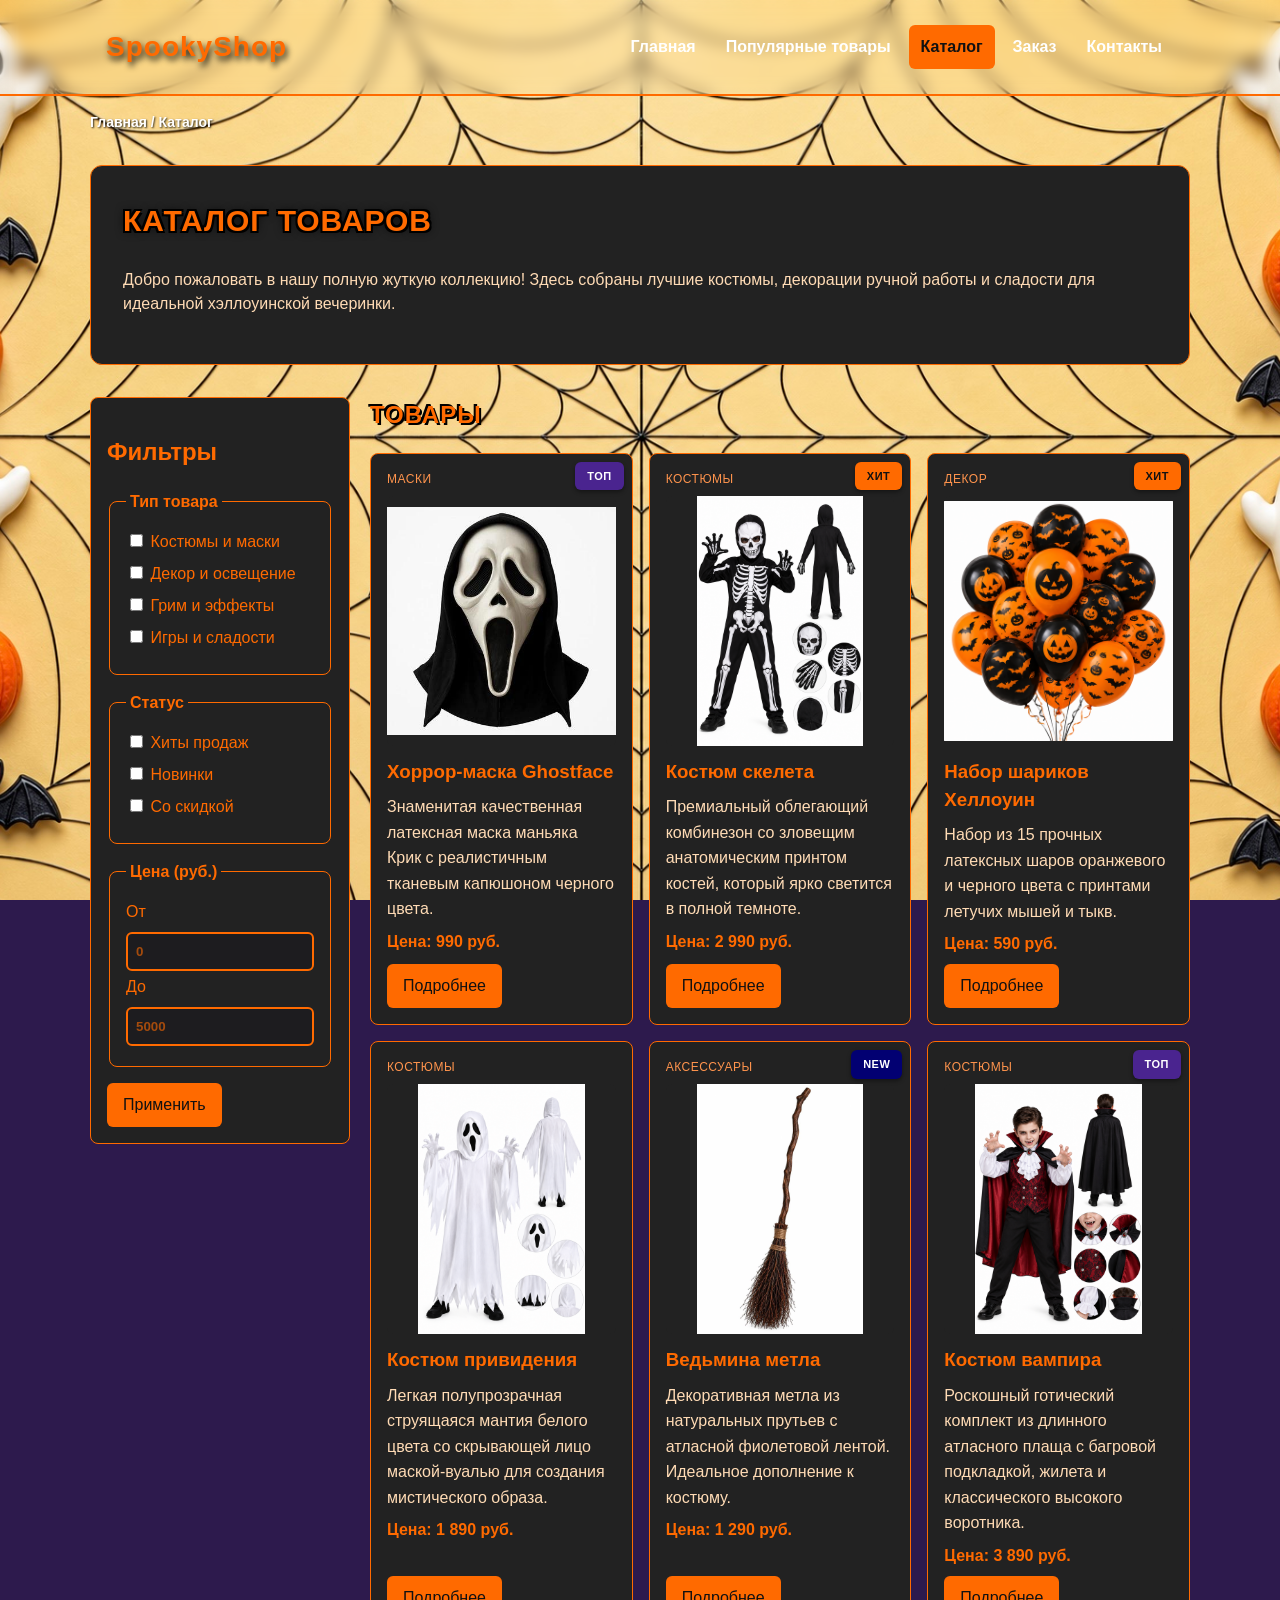
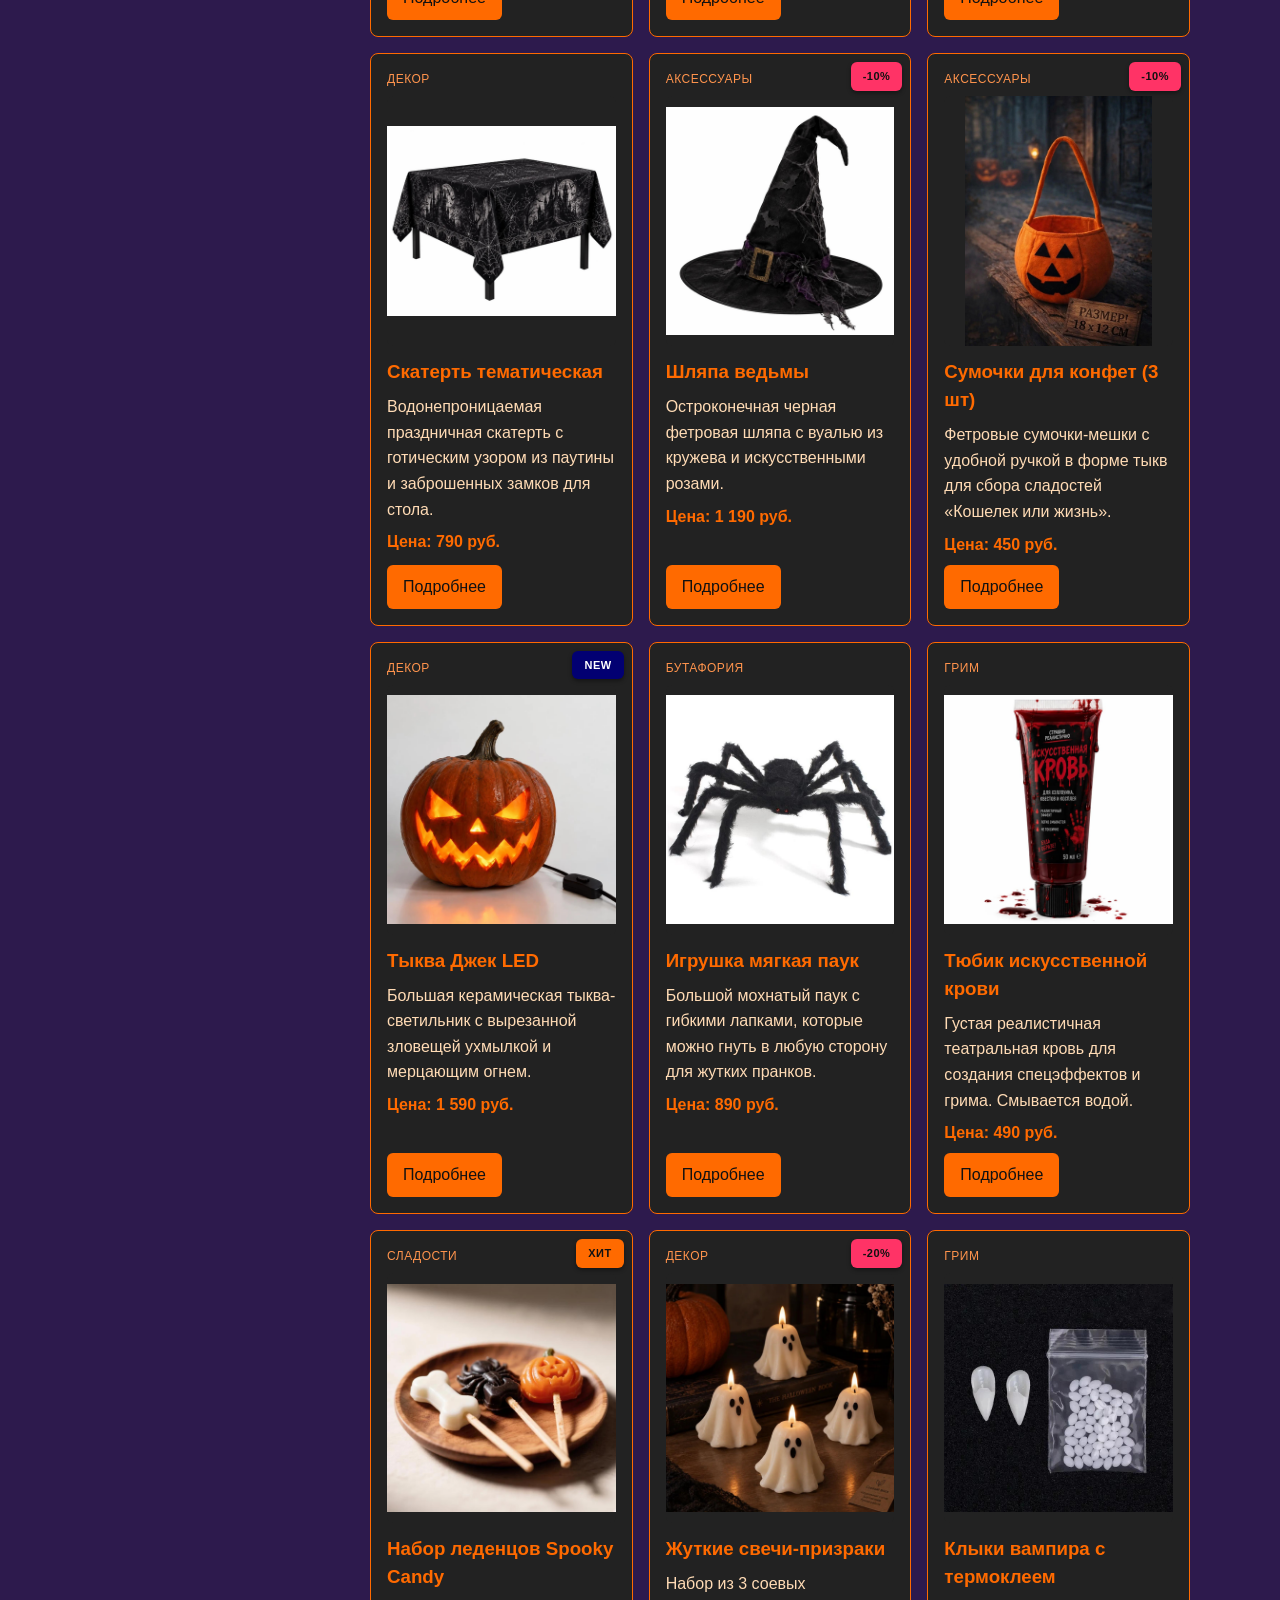
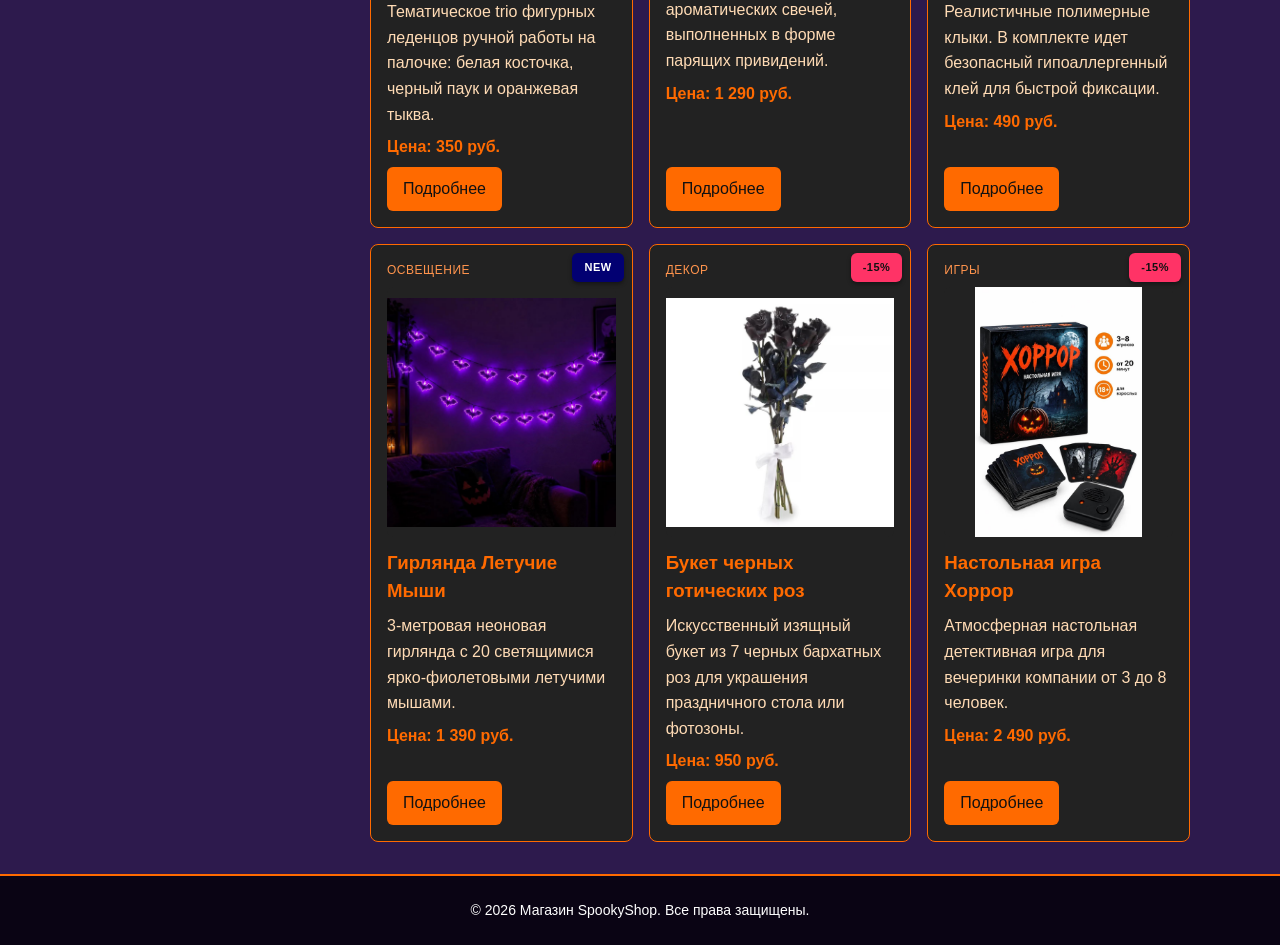
==== commit 926eb98b: "fix: improve accessibility and Lighthouse" ====
--- a/catalog.html
+++ b/catalog.html
@@ -15,6 +15,10 @@
 </head>
 <body>
 
+  <a class="skip-link" href="#main">
+    Перейти к основному содержимому
+  </a>
+
   <header class="site-header">
     <div class="site-header__inner">
       <a class="site-header__logo" href="index.html">SpookyShop</a>
@@ -22,7 +26,9 @@
         <ul class="site-nav__list">
           <li class="site-nav__item"><a class="site-nav__link" href="index.html">Главная</a></li>
           <li class="site-nav__item"><a class="site-nav__link" href="index.html#popular">Популярные товары</a></li>
-          <li class="site-nav__item"><a class="site-nav__link site-nav__link--active" href="catalog.html">Каталог</a></li>
+          <li class="site-nav__item"><a class="site-nav__link site-nav__link--active"
+   href="catalog.html"
+   aria-current="page">Каталог</a></li>
           <li class="site-nav__item"><a class="site-nav__link" href="order.html">Заказ</a></li>
           <li class="site-nav__item"><a class="site-nav__link" href="contacts.html">Контакты</a></li>
         </ul>
@@ -30,7 +36,7 @@
     </div>
   </header>
 
-  <main class="main-content">
+  <main id="main" class="main-content" tabindex="-1">
     <nav class="breadcrumbs" aria-label="Хлебные крошки">
       <a class="breadcrumbs__link" href="index.html">Главная</a>
       <span class="breadcrumbs__current">Каталог</span>
--- a/css/responsive.css
+++ b/css/responsive.css
@@ -417,3 +417,76 @@
     width: auto;
   }
 }
+
+.skip-link {
+  position: fixed;
+  top: -100px;
+  left: 16px;
+  z-index: 9999;
+
+  padding: 12px 16px;
+  border-radius: 6px;
+
+  background-color: #111111;
+  color: #ffffff;
+
+  font-size: 16px;
+  font-weight: 600;
+  text-decoration: none;
+}
+
+.skip-link:focus,
+.skip-link:focus-visible {
+  top: 16px;
+}
+
+/* Видимый фокус при управлении клавиатурой */
+:focus-visible {
+  outline: 3px solid #ffffff;
+  outline-offset: 3px;
+  box-shadow: 0 0 0 5px #111111;
+}
+
+/* Дополнительное выделение полей форм */
+input:focus-visible,
+select:focus-visible,
+textarea:focus-visible {
+  outline: 3px solid #ff8c00;
+  outline-offset: 3px;
+  box-shadow: 0 0 0 5px #111111;
+}
+
+/* Поддержка пользователей с уменьшенной анимацией */
+@media (prefers-reduced-motion: reduce) {
+  *,
+  *::before,
+  *::after {
+    scroll-behavior: auto !important;
+    animation-duration: 0.01ms !important;
+    animation-iteration-count: 1 !important;
+    transition-duration: 0.01ms !important;
+  }
+}
+
+/* Активный пункт навигации */
+.site-nav__link--active {
+  color: #111111;
+}
+
+/* Основные оранжевые кнопки */
+.button--primary {
+  color: #111111;
+}
+
+
+/* Практическая №13 — контрастность значков */
+
+/* Значок ХИТ */
+span.product-card__badge.product-card__badge--hit {
+  color: #111111 !important;
+}
+
+/* Значки скидок */
+span.product-card__badge.product-card__badge--discount {
+  color: #111111 !important;
+}
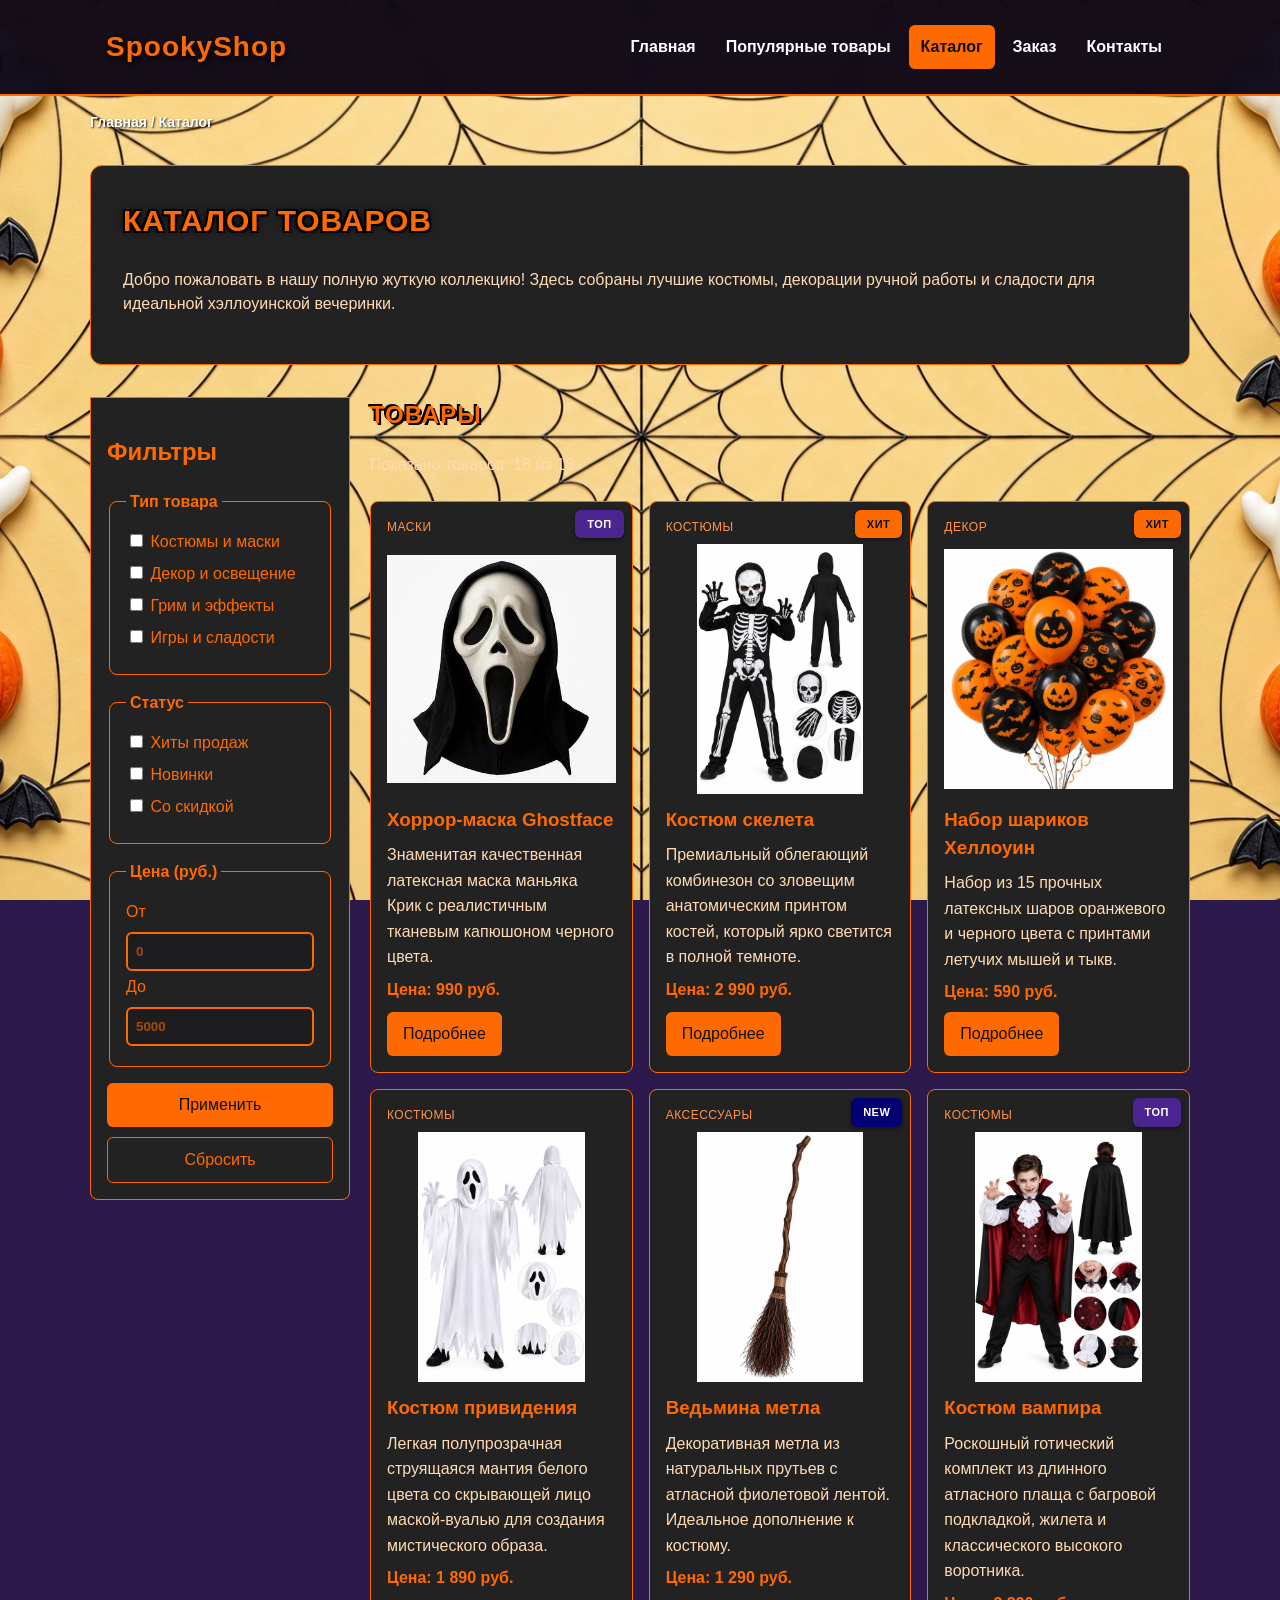
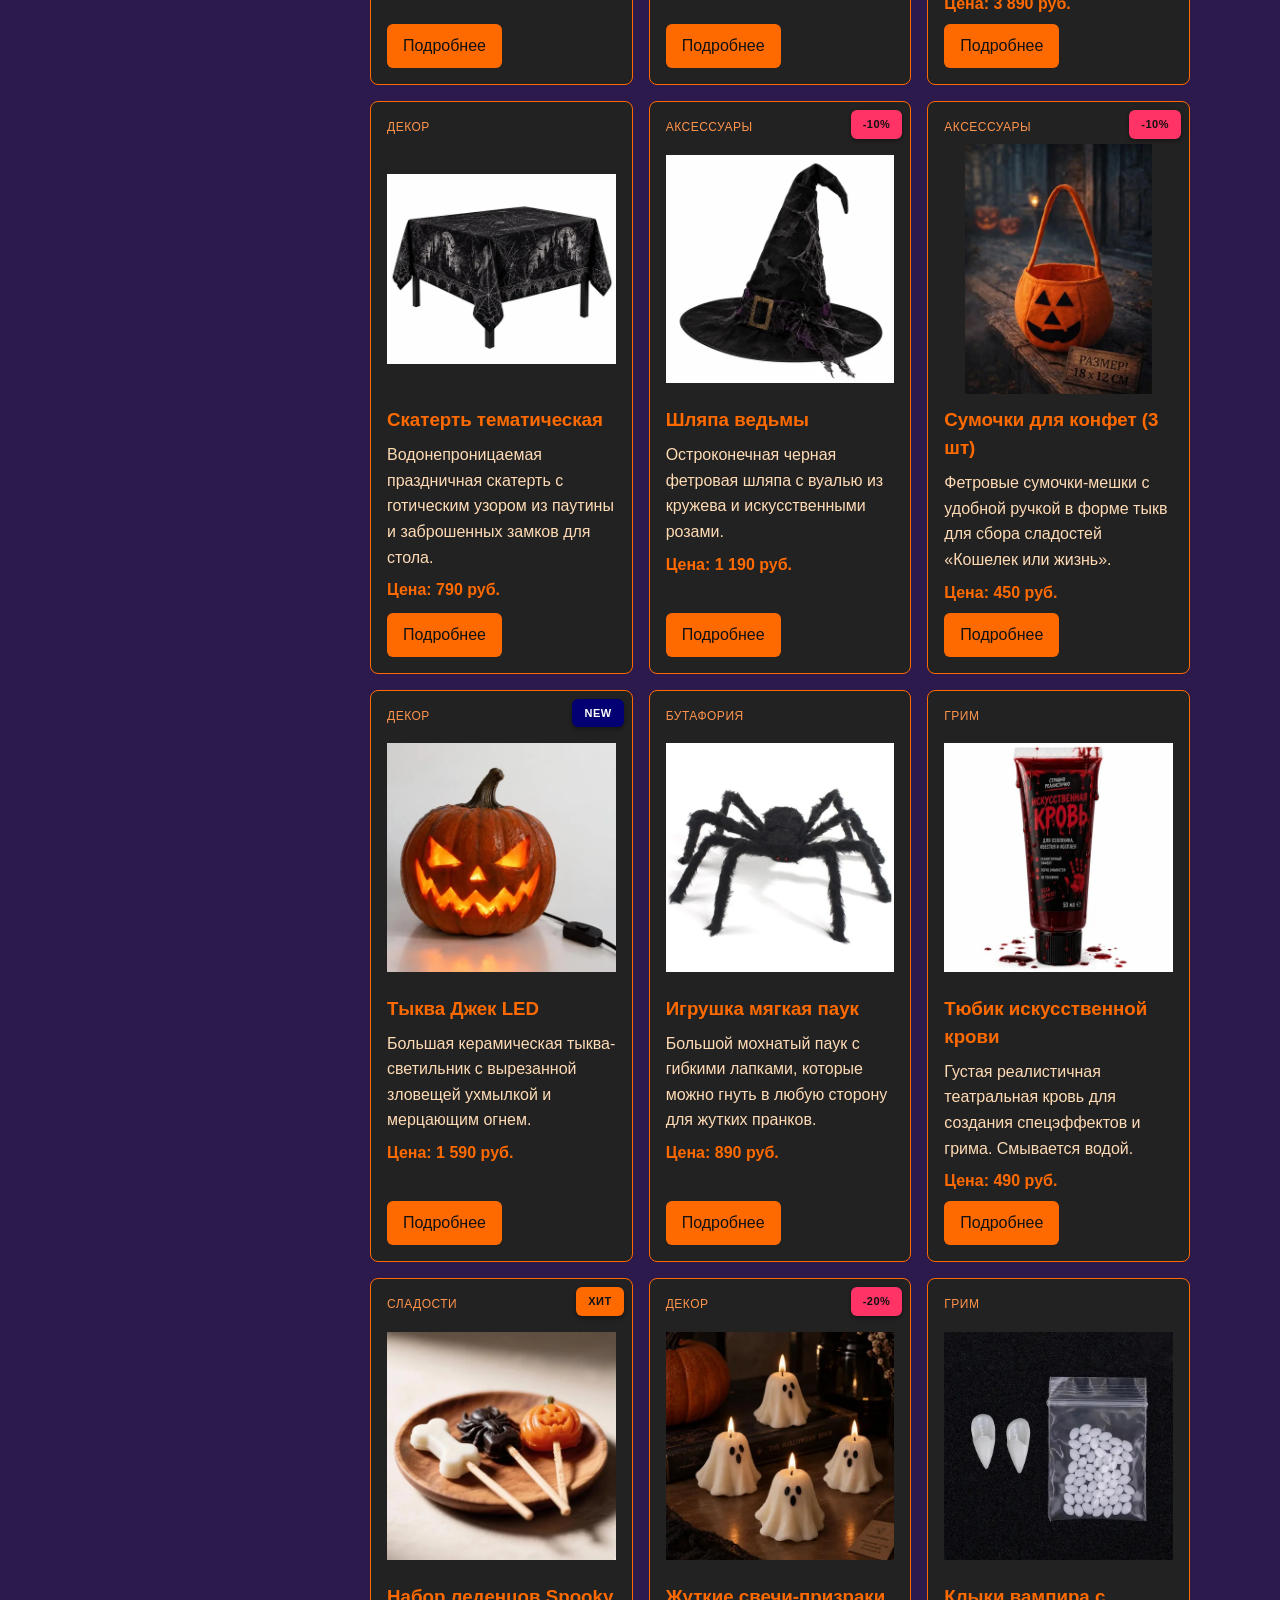
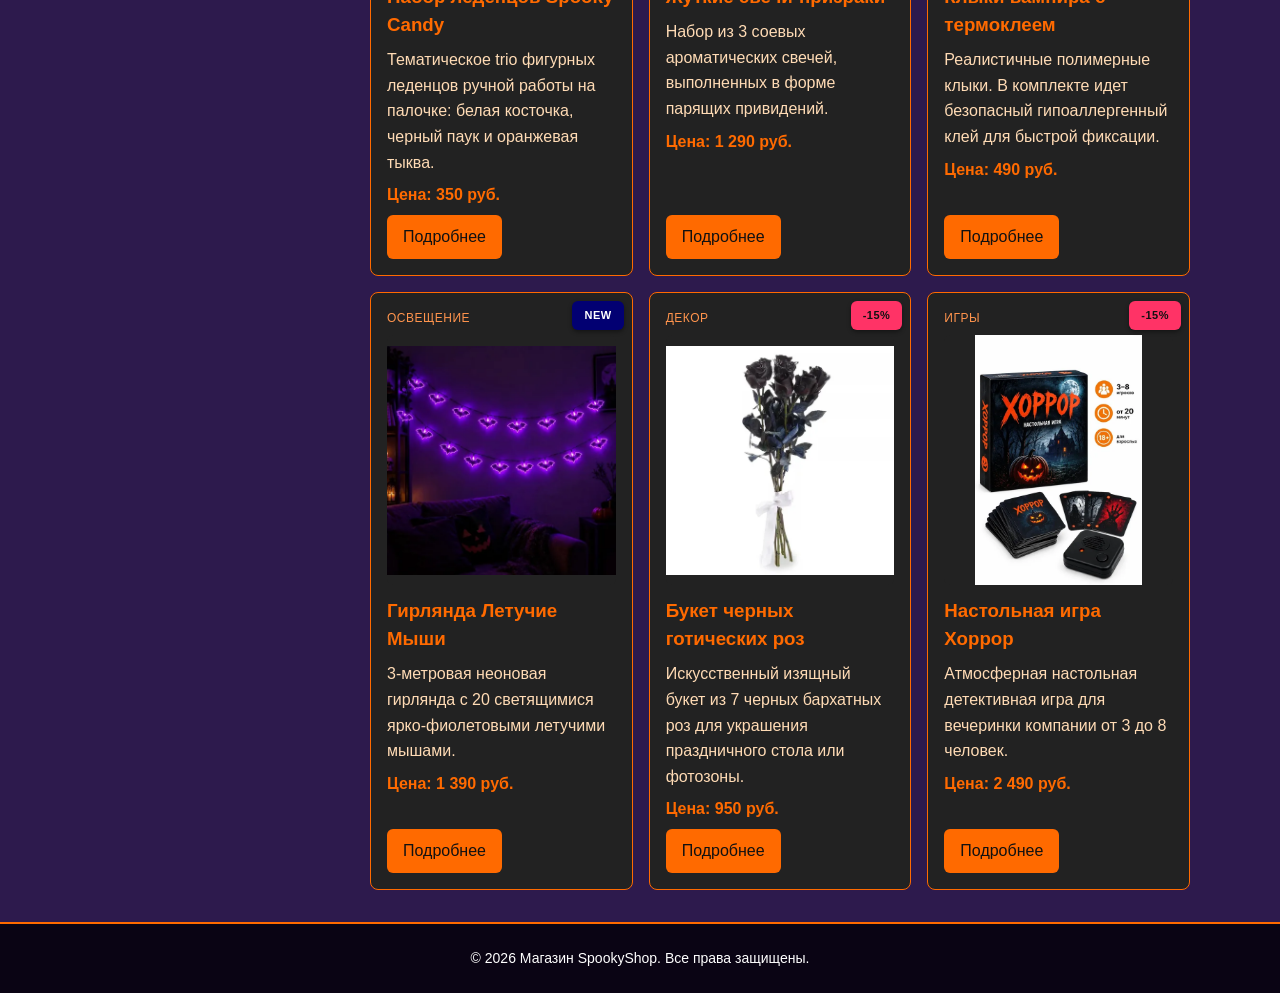
==== commit 9a8dd915: "Add files via upload" ====
--- a/catalog.html
+++ b/catalog.html
@@ -7,7 +7,7 @@
   <meta property="og:type" content="website">
   <meta property="og:title" content="Каталог — SpookyShop">
   <meta property="og:description" content="Найдите идеальные товары для незабываемой мистической ночи.">
-  <meta property="og:image" content="https://natashaaannn.github.io/images/skeleton.png">
+  <meta property="og:image" content="https://natashaaannn.github.io/kr3-responsive-shop/images/skeleton.png">
   <title>Каталог — SpookyShop</title>
   <link rel="stylesheet" href="css/style.css">
   <link rel="stylesheet" href="css/responsive.css">
@@ -22,13 +22,12 @@
   <header class="site-header">
     <div class="site-header__inner">
       <a class="site-header__logo" href="index.html">SpookyShop</a>
-      <nav class="site-nav" aria-label="Основная навигация">
+      <button class="site-nav__toggle" type="button" aria-controls="site-navigation" aria-expanded="false"><span aria-hidden="true">☰</span> <span>Меню</span></button>
+      <nav class="site-nav" id="site-navigation" aria-label="Основная навигация">
         <ul class="site-nav__list">
           <li class="site-nav__item"><a class="site-nav__link" href="index.html">Главная</a></li>
           <li class="site-nav__item"><a class="site-nav__link" href="index.html#popular">Популярные товары</a></li>
-          <li class="site-nav__item"><a class="site-nav__link site-nav__link--active"
-   href="catalog.html"
-   aria-current="page">Каталог</a></li>
+          <li class="site-nav__item"><a class="site-nav__link site-nav__link--active" href="catalog.html" aria-current="page">Каталог</a></li>
           <li class="site-nav__item"><a class="site-nav__link" href="order.html">Заказ</a></li>
           <li class="site-nav__item"><a class="site-nav__link" href="contacts.html">Контакты</a></li>
         </ul>
@@ -41,19 +40,21 @@
       <a class="breadcrumbs__link" href="index.html">Главная</a>
       <span class="breadcrumbs__current">Каталог</span>
     </nav>
-    
+
     <section class="section section--card">
       <h1 class="section__title">Каталог товаров</h1>
       <p class="section__text section__text--inline">
         Добро пожаловать в нашу полную жуткую коллекцию! Здесь собраны лучшие костюмы, декорации ручной работы и сладости для идеальной хэллоуинской вечеринки.
       </p>
     </section>
-    
+
     <div class="catalog-layout">
-      <aside class="catalog-filters">
+      <details class="catalog-filter-disclosure" open>
+        <summary class="catalog-filter-summary">Фильтры и параметры поиска</summary>
+        <aside class="catalog-filters">
         <h2 class="catalog-filters__title">Фильтры</h2>
-        <form class="filters-form" action="#" method="get">
-          
+        <form class="filters-form" id="catalog-filter-form" action="#" method="get">
+
           <fieldset class="filters-form__fieldset">
             <legend class="filters-form__legend">Тип товара</legend>
             <label class="filters-form__label"><input type="checkbox" name="type" value="costumes"> Костюмы и маски</label>
@@ -68,317 +69,377 @@
             <label class="filters-form__label"><input type="checkbox" name="status" value="new"> Новинки</label>
             <label class="filters-form__label"><input type="checkbox" name="status" value="discount"> Со скидкой</label>
           </fieldset>
-          
+
           <fieldset class="filters-form__fieldset">
             <legend class="filters-form__legend">Цена (руб.)</legend>
             <label class="filters-form__label" for="price-from">От</label>
-            <input class="filters-form__input" id="price-from" type="number" placeholder="0">
+            <input class="filters-form__input" id="price-from" name="price-from" type="number" min="0" step="1" placeholder="0">
             <label class="filters-form__label filters-form__label--spaced" for="price-to">До</label>
-            <input class="filters-form__input" id="price-to" type="number" placeholder="5000">
+            <input class="filters-form__input" id="price-to" name="price-to" type="number" min="0" step="1" placeholder="5000">
           </fieldset>
-          <button class="button button--primary" type="submit">Применить</button>
+          <div class="filters-form__actions">
+            <button class="button button--primary" type="submit">Применить</button>
+            <button class="button button--secondary" type="reset">Сбросить</button>
+          </div>
         </form>
       </aside>
-      
+      </details>
+
       <section class="catalog-products">
         <h2 class="catalog-products__title">Товары</h2>
+        <p class="catalog-products__count" id="catalog-results-count" role="status" aria-live="polite">Показано товаров: 18</p>
+        <p class="catalog-products__empty" id="catalog-empty" hidden>По выбранным параметрам товаров нет. Сбросьте фильтры или измените условия.</p>
         <div class="products-grid">
-          
-          <!-- 1. Маска Крика -->
-          <article class="product-card">
+
+          <article class="product-card" data-category="costumes">
             <span class="product-card__badge product-card__badge--top">ТОП</span>
             <span class="product-card__category">Маски</span>
-            <img
-              class="product-card__image"
-              src="images/scream.png"
-              srcset="images/scream-240.png 240w, images/scream.png 400w"
-              sizes="(max-width: 639px) 100vw, (max-width: 1023px) 50vw, 33vw"
-              alt="Маска Крика"
-              loading="lazy">
+            <picture>
+              <source type="image/webp" srcset="images/scream-240.webp 240w, images/scream.webp 400w" sizes="(max-width: 639px) 100vw, (max-width: 1023px) 50vw, 33vw">
+              <img
+                class="product-card__image"
+                src="images/scream.png"
+                width="400" height="400"
+                srcset="images/scream-240.png 240w, images/scream.png 400w"
+                sizes="(max-width: 639px) 100vw, (max-width: 1023px) 50vw, 33vw"
+                alt="Маска Крика"
+                loading="lazy">
+            </picture>
             <h3 class="product-card__title">Хоррор-маска Ghostface</h3>
             <p class="product-card__description">Знаменитая качественная латексная маска маньяка Крик с реалистичным тканевым капюшоном черного цвета.</p>
             <p class="product-card__price">Цена: 990 руб.</p>
             <a class="button button--primary product-card__button" href="product.html">Подробнее</a>
           </article>
 
-          <!-- 2. Костюм скелета -->
-          <article class="product-card">
+          <article class="product-card" data-category="costumes">
             <span class="product-card__badge product-card__badge--hit">ХИТ</span>
             <span class="product-card__category">Костюмы</span>
-            <img
-              class="product-card__image"
-              src="images/skeleton.png"
-              srcset="images/skeleton-480.png 480w, images/skeleton-960.png 960w, images/skeleton.png 1024w"
-              sizes="(max-width: 639px) 100vw, (max-width: 1023px) 50vw, 33vw"
-              alt="Костюм скелета"
-              loading="lazy">
+            <picture>
+              <source type="image/webp" srcset="images/skeleton-480.webp 480w, images/skeleton-960.webp 960w, images/skeleton.webp 1024w" sizes="(max-width: 639px) 100vw, (max-width: 1023px) 50vw, 33vw">
+              <img
+                class="product-card__image"
+                src="images/skeleton.png"
+                width="1024" height="1536"
+                srcset="images/skeleton-480.png 480w, images/skeleton-960.png 960w, images/skeleton.png 1024w"
+                sizes="(max-width: 639px) 100vw, (max-width: 1023px) 50vw, 33vw"
+                alt="Костюм скелета"
+                loading="lazy">
+            </picture>
             <h3 class="product-card__title">Костюм скелета</h3>
             <p class="product-card__description">Премиальный облегающий комбинезон со зловещим анатомическим принтом костей, который ярко светится в полной темноте.</p>
             <p class="product-card__price">Цена: 2 990 руб.</p>
             <a class="button button--primary product-card__button" href="product.html">Подробнее</a>
           </article>
 
-          <!-- 3. Набор шариков Хеллоуин -->
-          <article class="product-card">
+          <article class="product-card" data-category="decor">
             <span class="product-card__badge product-card__badge--hit">ХИТ</span>
             <span class="product-card__category">Декор</span>
-            <img
-              class="product-card__image"
-              src="images/balloon.png"
-              srcset="images/balloon-480.png 480w, images/balloon-960.png 960w, images/balloon.png 1224w"
-              sizes="(max-width: 639px) 100vw, (max-width: 1023px) 50vw, 33vw"
-              alt="Набор шариков Хеллоуин"
-              loading="lazy">
+            <picture>
+              <source type="image/webp" srcset="images/balloon-480.webp 480w, images/balloon-960.webp 960w, images/balloon.webp 1224w" sizes="(max-width: 639px) 100vw, (max-width: 1023px) 50vw, 33vw">
+              <img
+                class="product-card__image"
+                src="images/balloon.png"
+                width="1224" height="1285"
+                srcset="images/balloon-480.png 480w, images/balloon-960.png 960w, images/balloon.png 1224w"
+                sizes="(max-width: 639px) 100vw, (max-width: 1023px) 50vw, 33vw"
+                alt="Набор шариков Хеллоуин"
+                loading="lazy">
+            </picture>
             <h3 class="product-card__title">Набор шариков Хеллоуин</h3>
             <p class="product-card__description">Набор из 15 прочных латексных шаров оранжевого и черного цвета с принтами летучих мышей и тыкв.</p>
             <p class="product-card__price">Цена: 590 руб.</p>
             <a class="button button--primary product-card__button" href="product.html">Подробнее</a>
           </article>
 
-          <!-- 4. Костюм привидения -->
-          <article class="product-card">
+          <article class="product-card" data-category="costumes">
             <span class="product-card__category">Костюмы</span>
-            <img
-              class="product-card__image"
-              src="images/ghost.png"
-              srcset="images/ghost-480.png 480w, images/ghost-960.png 960w, images/ghost.png 1024w"
-              sizes="(max-width: 639px) 100vw, (max-width: 1023px) 50vw, 33vw"
-              alt="Костюм привидения"
-              loading="lazy">
+            <picture>
+              <source type="image/webp" srcset="images/ghost-480.webp 480w, images/ghost-960.webp 960w, images/ghost.webp 1024w" sizes="(max-width: 639px) 100vw, (max-width: 1023px) 50vw, 33vw">
+              <img
+                class="product-card__image"
+                src="images/ghost.png"
+                width="1024" height="1536"
+                srcset="images/ghost-480.png 480w, images/ghost-960.png 960w, images/ghost.png 1024w"
+                sizes="(max-width: 639px) 100vw, (max-width: 1023px) 50vw, 33vw"
+                alt="Костюм привидения"
+                loading="lazy">
+            </picture>
             <h3 class="product-card__title">Костюм привидения</h3>
             <p class="product-card__description">Легкая полупрозрачная струящаяся мантия белого цвета со скрывающей лицо маской-вуалью для создания мистического образа.</p>
             <p class="product-card__price">Цена: 1 890 руб.</p>
             <a class="button button--primary product-card__button" href="product.html">Подробнее</a>
           </article>
 
-          <!-- 5. Ведьмина метла -->
-          <article class="product-card">
+          <article class="product-card" data-category="decor">
             <span class="product-card__badge product-card__badge--new">NEW</span>
             <span class="product-card__category">Аксессуары</span>
-            <img
-              class="product-card__image"
-              src="images/broom.png"
-              srcset="images/broom-480.png 480w, images/broom-960.png 960w, images/broom.png 1024w"
-              sizes="(max-width: 639px) 100vw, (max-width: 1023px) 50vw, 33vw"
-              alt="Ведьмина метла"
-              loading="lazy">
+            <picture>
+              <source type="image/webp" srcset="images/broom-480.webp 480w, images/broom-960.webp 960w, images/broom.webp 1024w" sizes="(max-width: 639px) 100vw, (max-width: 1023px) 50vw, 33vw">
+              <img
+                class="product-card__image"
+                src="images/broom.png"
+                width="1024" height="1536"
+                srcset="images/broom-480.png 480w, images/broom-960.png 960w, images/broom.png 1024w"
+                sizes="(max-width: 639px) 100vw, (max-width: 1023px) 50vw, 33vw"
+                alt="Ведьмина метла"
+                loading="lazy">
+            </picture>
             <h3 class="product-card__title">Ведьмина метла</h3>
             <p class="product-card__description">Декоративная метла из натуральных прутьев с атласной фиолетовой лентой. Идеальное дополнение к костюму.</p>
             <p class="product-card__price">Цена: 1 290 руб.</p>
             <a class="button button--primary product-card__button" href="product.html">Подробнее</a>
           </article>
-          
-          <!-- 6. Костюм вампира -->
-          <article class="product-card">
+
+          <article class="product-card" data-category="costumes">
             <span class="product-card__badge product-card__badge--top">ТОП</span>
             <span class="product-card__category">Костюмы</span>
-            <img
-              class="product-card__image"
-              src="images/vampire.png"
-              srcset="images/vampire-480.png 480w, images/vampire-960.png 960w, images/vampire.png 1024w"
-              sizes="(max-width: 639px) 100vw, (max-width: 1023px) 50vw, 33vw"
-              alt="Костюм вампира"
-              loading="lazy">
+            <picture>
+              <source type="image/webp" srcset="images/vampire-480.webp 480w, images/vampire-960.webp 960w, images/vampire.webp 1024w" sizes="(max-width: 639px) 100vw, (max-width: 1023px) 50vw, 33vw">
+              <img
+                class="product-card__image"
+                src="images/vampire.png"
+                width="1024" height="1536"
+                srcset="images/vampire-480.png 480w, images/vampire-960.png 960w, images/vampire.png 1024w"
+                sizes="(max-width: 639px) 100vw, (max-width: 1023px) 50vw, 33vw"
+                alt="Костюм вампира"
+                loading="lazy">
+            </picture>
             <h3 class="product-card__title">Костюм вампира</h3>
             <p class="product-card__description">Роскошный готический комплект из длинного атласного плаща с багровой подкладкой, жилета и классического высокого воротника.</p>
             <p class="product-card__price">Цена: 3 890 руб.</p>
             <a class="button button--primary product-card__button" href="product.html">Подробнее</a>
           </article>
 
-          <!-- 7. Скатерть тематическая -->
-          <article class="product-card">
+          <article class="product-card" data-category="decor">
             <span class="product-card__category">Декор</span>
-            <img
-              class="product-card__image"
-              src="images/tablecloth.png"
-              srcset="images/tablecloth-480.png 480w, images/tablecloth-960.png 960w, images/tablecloth.png 1374w"
-              sizes="(max-width: 639px) 100vw, (max-width: 1023px) 50vw, 33vw"
-              alt="Скатерть тематическая"
-              loading="lazy">
+            <picture>
+              <source type="image/webp" srcset="images/tablecloth-480.webp 480w, images/tablecloth-960.webp 960w, images/tablecloth.webp 1374w" sizes="(max-width: 639px) 100vw, (max-width: 1023px) 50vw, 33vw">
+              <img
+                class="product-card__image"
+                src="images/tablecloth.png"
+                width="1374" height="1145"
+                srcset="images/tablecloth-480.png 480w, images/tablecloth-960.png 960w, images/tablecloth.png 1374w"
+                sizes="(max-width: 639px) 100vw, (max-width: 1023px) 50vw, 33vw"
+                alt="Скатерть тематическая"
+                loading="lazy">
+            </picture>
             <h3 class="product-card__title">Скатерть тематическая</h3>
             <p class="product-card__description">Водонепроницаемая праздничная скатерть с готическим узором из паутины и заброшенных замков для стола.</p>
             <p class="product-card__price">Цена: 790 руб.</p>
             <a class="button button--primary product-card__button" href="product.html">Подробнее</a>
           </article>
 
-          <!-- 8. Шляпа ведьмы -->
-          <article class="product-card">
+          <article class="product-card" data-category="costumes">
             <span class="product-card__badge product-card__badge--discount">-10%</span>
             <span class="product-card__category">Аксессуары</span>
-            <img
-              class="product-card__image"
-              src="images/witch.png"
-              srcset="images/witch-480.png 480w, images/witch-960.png 960w, images/witch.png 1254w"
-              sizes="(max-width: 639px) 100vw, (max-width: 1023px) 50vw, 33vw"
-              alt="Шляпа ведьмы"
-              loading="lazy">
+            <picture>
+              <source type="image/webp" srcset="images/witch-480.webp 480w, images/witch-960.webp 960w, images/witch.webp 1254w" sizes="(max-width: 639px) 100vw, (max-width: 1023px) 50vw, 33vw">
+              <img
+                class="product-card__image"
+                src="images/witch.png"
+                width="1254" height="1254"
+                srcset="images/witch-480.png 480w, images/witch-960.png 960w, images/witch.png 1254w"
+                sizes="(max-width: 639px) 100vw, (max-width: 1023px) 50vw, 33vw"
+                alt="Шляпа ведьмы"
+                loading="lazy">
+            </picture>
             <h3 class="product-card__title">Шляпа ведьмы</h3>
             <p class="product-card__description">Остроконечная черная фетровая шляпа с вуалью из кружева и искусственными розами.</p>
             <p class="product-card__price">Цена: 1 190 руб.</p>
             <a class="button button--primary product-card__button" href="product.html">Подробнее</a>
           </article>
 
-          <!-- 9. Сумочки для конфет -->
-          <article class="product-card">
+          <article class="product-card" data-category="sweets">
             <span class="product-card__badge product-card__badge--discount">-10%</span>
             <span class="product-card__category">Аксессуары</span>
-            <img
-              class="product-card__image"
-              src="images/bag.png"
-              srcset="images/bag-480.png 480w, images/bag-960.png 960w, images/bag.png 1440w"
-              sizes="(max-width: 639px) 100vw, (max-width: 1023px) 50vw, 33vw"
-              alt="Сумочки для конфет"
-              loading="lazy">
+            <picture>
+              <source type="image/webp" srcset="images/bag-480.webp 480w, images/bag-960.webp 960w, images/bag.webp 1440w" sizes="(max-width: 639px) 100vw, (max-width: 1023px) 50vw, 33vw">
+              <img
+                class="product-card__image"
+                src="images/bag.png"
+                width="1440" height="1920"
+                srcset="images/bag-480.png 480w, images/bag-960.png 960w, images/bag.png 1440w"
+                sizes="(max-width: 639px) 100vw, (max-width: 1023px) 50vw, 33vw"
+                alt="Сумочки для конфет"
+                loading="lazy">
+            </picture>
             <h3 class="product-card__title">Сумочки для конфет (3 шт)</h3>
             <p class="product-card__description">Фетровые сумочки-мешки с удобной ручкой в форме тыкв для сбора сладостей «Кошелек или жизнь».</p>
             <p class="product-card__price">Цена: 450 руб.</p>
             <a class="button button--primary product-card__button" href="product.html">Подробнее</a>
           </article>
 
-          <!-- 10. Тыква Джек LED -->
-          <article class="product-card">
+          <article class="product-card" data-category="decor">
             <span class="product-card__badge product-card__badge--new">NEW</span>
             <span class="product-card__category">Декор</span>
-            <img
-              class="product-card__image"
-              src="images/pumpkin.png"
-              srcset="images/pumpkin-480.png 480w, images/pumpkin-960.png 960w, images/pumpkin.png 1254w"
-              sizes="(max-width: 639px) 100vw, (max-width: 1023px) 50vw, 33vw"
-              alt="Тыква Джек"
-              loading="lazy">
+            <picture>
+              <source type="image/webp" srcset="images/pumpkin-480.webp 480w, images/pumpkin-960.webp 960w, images/pumpkin.webp 1254w" sizes="(max-width: 639px) 100vw, (max-width: 1023px) 50vw, 33vw">
+              <img
+                class="product-card__image"
+                src="images/pumpkin.png"
+                width="1254" height="1254"
+                srcset="images/pumpkin-480.png 480w, images/pumpkin-960.png 960w, images/pumpkin.png 1254w"
+                sizes="(max-width: 639px) 100vw, (max-width: 1023px) 50vw, 33vw"
+                alt="Тыква Джек"
+                loading="lazy">
+            </picture>
             <h3 class="product-card__title">Тыква Джек LED</h3>
             <p class="product-card__description">Большая керамическая тыква-светильник с вырезанной зловещей ухмылкой и мерцающим огнем.</p>
             <p class="product-card__price">Цена: 1 590 руб.</p>
             <a class="button button--primary product-card__button" href="product.html">Подробнее</a>
           </article>
 
-          <!-- 11. Игрушка мягкая паук -->
-          <article class="product-card">
+          <article class="product-card" data-category="decor">
             <span class="product-card__category">Бутафория</span>
-            <img
-              class="product-card__image"
-              src="images/spider.png"
-              srcset="images/spider-320.png 320w, images/spider-640.png 640w, images/spider.png 800w"
-              sizes="(max-width: 639px) 100vw, (max-width: 1023px) 50vw, 33vw"
-              alt="Игрушка мягкая паук"
-              loading="lazy">
+            <picture>
+              <source type="image/webp" srcset="images/spider-320.webp 320w, images/spider-640.webp 640w, images/spider.webp 800w" sizes="(max-width: 639px) 100vw, (max-width: 1023px) 50vw, 33vw">
+              <img
+                class="product-card__image"
+                src="images/spider.png"
+                width="800" height="800"
+                srcset="images/spider-320.png 320w, images/spider-640.png 640w, images/spider.png 800w"
+                sizes="(max-width: 639px) 100vw, (max-width: 1023px) 50vw, 33vw"
+                alt="Игрушка мягкая паук"
+                loading="lazy">
+            </picture>
             <h3 class="product-card__title">Игрушка мягкая паук</h3>
             <p class="product-card__description">Большой мохнатый паук с гибкими лапками, которые можно гнуть в любую сторону для жутких пранков.</p>
             <p class="product-card__price">Цена: 890 руб.</p>
             <a class="button button--primary product-card__button" href="product.html">Подробнее</a>
           </article>
 
-          <!-- 12. Тюбик искусственной крови -->
-          <article class="product-card">
+          <article class="product-card" data-category="makeup">
             <span class="product-card__category">Грим</span>
-            <img
-              class="product-card__image"
-              src="images/blood.png"
-              srcset="images/blood-480.png 480w, images/blood-960.png 960w, images/blood.png 1254w"
-              sizes="(max-width: 639px) 100vw, (max-width: 1023px) 50vw, 33vw"
-              alt="Искусственная кровь"
-              loading="lazy">
+            <picture>
+              <source type="image/webp" srcset="images/blood-480.webp 480w, images/blood-960.webp 960w, images/blood.webp 1254w" sizes="(max-width: 639px) 100vw, (max-width: 1023px) 50vw, 33vw">
+              <img
+                class="product-card__image"
+                src="images/blood.png"
+                width="1254" height="1254"
+                srcset="images/blood-480.png 480w, images/blood-960.png 960w, images/blood.png 1254w"
+                sizes="(max-width: 639px) 100vw, (max-width: 1023px) 50vw, 33vw"
+                alt="Искусственная кровь"
+                loading="lazy">
+            </picture>
             <h3 class="product-card__title">Тюбик искусственной крови</h3>
             <p class="product-card__description">Густая реалистичная театральная кровь для создания спецэффектов и грима. Смывается водой.</p>
             <p class="product-card__price">Цена: 490 руб.</p>
             <a class="button button--primary product-card__button" href="product.html">Подробнее</a>
           </article>
 
-          <!-- 13. Набор леденцов -->
-          <article class="product-card">
+          <article class="product-card" data-category="sweets">
             <span class="product-card__badge product-card__badge--hit">ХИТ</span>
             <span class="product-card__category">Сладости</span>
-            <img
-              class="product-card__image"
-              src="images/candy.png"
-              srcset="images/candy-480.png 480w, images/candy-960.png 960w, images/candy.png 1024w"
-              sizes="(max-width: 639px) 100vw, (max-width: 1023px) 50vw, 33vw"
-              alt="Набор леденцов"
-              loading="lazy">
+            <picture>
+              <source type="image/webp" srcset="images/candy-480.webp 480w, images/candy-960.webp 960w, images/candy.webp 1024w" sizes="(max-width: 639px) 100vw, (max-width: 1023px) 50vw, 33vw">
+              <img
+                class="product-card__image"
+                src="images/candy.png"
+                width="1024" height="1024"
+                srcset="images/candy-480.png 480w, images/candy-960.png 960w, images/candy.png 1024w"
+                sizes="(max-width: 639px) 100vw, (max-width: 1023px) 50vw, 33vw"
+                alt="Набор леденцов"
+                loading="lazy">
+            </picture>
             <h3 class="product-card__title">Набор леденцов Spooky Candy</h3>
             <p class="product-card__description">Тематическое trio фигурных леденцов ручной работы на палочке: белая косточка, черный паук и оранжевая тыква.</p>
             <p class="product-card__price">Цена: 350 руб.</p>
             <a class="button button--primary product-card__button" href="product.html">Подробнее</a>
           </article>
 
-          <!-- 14. Жуткие свечи-призраки -->
-          <article class="product-card">
+          <article class="product-card" data-category="decor">
             <span class="product-card__badge product-card__badge--discount">-20%</span>
             <span class="product-card__category">Декор</span>
-            <img
-              class="product-card__image"
-              src="images/candle.png"
-              srcset="images/candle-480.png 480w, images/candle-960.png 960w, images/candle.png 1254w"
-              sizes="(max-width: 639px) 100vw, (max-width: 1023px) 50vw, 33vw"
-              alt="Свечи-призраки"
-              loading="lazy">
+            <picture>
+              <source type="image/webp" srcset="images/candle-480.webp 480w, images/candle-960.webp 960w, images/candle.webp 1254w" sizes="(max-width: 639px) 100vw, (max-width: 1023px) 50vw, 33vw">
+              <img
+                class="product-card__image"
+                src="images/candle.png"
+                width="1254" height="1254"
+                srcset="images/candle-480.png 480w, images/candle-960.png 960w, images/candle.png 1254w"
+                sizes="(max-width: 639px) 100vw, (max-width: 1023px) 50vw, 33vw"
+                alt="Свечи-призраки"
+                loading="lazy">
+            </picture>
             <h3 class="product-card__title">Жуткие свечи-призраки</h3>
             <p class="product-card__description">Набор из 3 соевых ароматических свечей, выполненных в форме парящих привидений.</p>
             <p class="product-card__price">Цена: 1 290 руб.</p>
             <a class="button button--primary product-card__button" href="product.html">Подробнее</a>
           </article>
 
-          <!-- 15. Клыки вампира -->
-          <article class="product-card">
+          <article class="product-card" data-category="makeup">
             <span class="product-card__category">Грим</span>
-            <img
-              class="product-card__image"
-              src="images/fangs.png"
-              srcset="images/fangs-320.png 320w, images/fangs.png 640w"
-              sizes="(max-width: 639px) 100vw, (max-width: 1023px) 50vw, 33vw"
-              alt="Клыки вампира"
-              loading="lazy">
+            <picture>
+              <source type="image/webp" srcset="images/fangs-320.webp 320w, images/fangs.webp 640w" sizes="(max-width: 639px) 100vw, (max-width: 1023px) 50vw, 33vw">
+              <img
+                class="product-card__image"
+                src="images/fangs.png"
+                width="640" height="640"
+                srcset="images/fangs-320.png 320w, images/fangs.png 640w"
+                sizes="(max-width: 639px) 100vw, (max-width: 1023px) 50vw, 33vw"
+                alt="Клыки вампира"
+                loading="lazy">
+            </picture>
             <h3 class="product-card__title">Клыки вампира с термоклеем</h3>
             <p class="product-card__description">Реалистичные полимерные клыки. В комплекте идет безопасный гипоаллергенный клей для быстрой фиксации.</p>
             <p class="product-card__price">Цена: 490 руб.</p>
             <a class="button button--primary product-card__button" href="product.html">Подробнее</a>
           </article>
 
-          <!-- 16. ...Гирлянда Летучие Мыши -->
-          <article class="product-card">
+          <article class="product-card" data-category="decor">
             <span class="product-card__badge product-card__badge--new">NEW</span>
             <span class="product-card__category">Освещение</span>
-            <img
-              class="product-card__image"
-              src="images/garland.png"
-              srcset="images/garland-480.png 480w, images/garland-960.png 960w, images/garland.png 1254w"
-              sizes="(max-width: 639px) 100vw, (max-width: 1023px) 50vw, 33vw"
-              alt="Гирлянда Летучие Мыши"
-              loading="lazy">
+            <picture>
+              <source type="image/webp" srcset="images/garland-480.webp 480w, images/garland-960.webp 960w, images/garland.webp 1254w" sizes="(max-width: 639px) 100vw, (max-width: 1023px) 50vw, 33vw">
+              <img
+                class="product-card__image"
+                src="images/garland.png"
+                width="1254" height="1254"
+                srcset="images/garland-480.png 480w, images/garland-960.png 960w, images/garland.png 1254w"
+                sizes="(max-width: 639px) 100vw, (max-width: 1023px) 50vw, 33vw"
+                alt="Гирлянда Летучие Мыши"
+                loading="lazy">
+            </picture>
             <h3 class="product-card__title">Гирлянда Летучие Мыши</h3>
             <p class="product-card__description">3-метровая неоновая гирлянда с 20 светящимися ярко-фиолетовыми летучими мышами.</p>
             <p class="product-card__price">Цена: 1 390 руб.</p>
             <a class="button button--primary product-card__button" href="product.html">Подробнее</a>
           </article>
 
-          <!-- 17. Букет черных готических роз -->
-          <article class="product-card">
+          <article class="product-card" data-category="decor">
             <span class="product-card__badge product-card__badge--discount">-15%</span>
             <span class="product-card__category">Декор</span>
-            <img
-              class="product-card__image"
-              src="images/roses.png"
-              srcset="images/roses-480.png 480w, images/roses-960.png 960w, images/roses.png 1000w"
-              sizes="(max-width: 639px) 100vw, (max-width: 1023px) 50vw, 33vw"
-              alt="Черные розы"
-              loading="lazy">
+            <picture>
+              <source type="image/webp" srcset="images/roses-480.webp 480w, images/roses-960.webp 960w, images/roses.webp 1000w" sizes="(max-width: 639px) 100vw, (max-width: 1023px) 50vw, 33vw">
+              <img
+                class="product-card__image"
+                src="images/roses.png"
+                width="1000" height="1000"
+                srcset="images/roses-480.png 480w, images/roses-960.png 960w, images/roses.png 1000w"
+                sizes="(max-width: 639px) 100vw, (max-width: 1023px) 50vw, 33vw"
+                alt="Черные розы"
+                loading="lazy">
+            </picture>
             <h3 class="product-card__title">Букет черных готических роз</h3>
             <p class="product-card__description">Искусственный изящный букет из 7 черных бархатных роз для украшения праздничного стола или фотозоны.</p>
             <p class="product-card__price">Цена: 950 руб.</p>
             <a class="button button--primary product-card__button" href="product.html">Подробнее</a>
           </article>
 
-          <!-- 18. Настольная игра Хоррор -->
-          <article class="product-card">
+          <article class="product-card" data-category="sweets">
             <span class="product-card__badge product-card__badge--discount">-15%</span>
             <span class="product-card__category">Игры</span>
-            <img
-              class="product-card__image"
-              src="images/game.png"
-              srcset="images/game-480.png 480w, images/game-960.png 960w, images/game.png 1024w"
-              sizes="(max-width: 639px) 100vw, (max-width: 1023px) 50vw, 33vw"
-              alt="Настольная игра Хоррор"
-              loading="lazy">
+            <picture>
+              <source type="image/webp" srcset="images/game-480.webp 480w, images/game-960.webp 960w, images/game.webp 1024w" sizes="(max-width: 639px) 100vw, (max-width: 1023px) 50vw, 33vw">
+              <img
+                class="product-card__image"
+                src="images/game.png"
+                width="1024" height="1536"
+                srcset="images/game-480.png 480w, images/game-960.png 960w, images/game.png 1024w"
+                sizes="(max-width: 639px) 100vw, (max-width: 1023px) 50vw, 33vw"
+                alt="Настольная игра Хоррор"
+                loading="lazy">
+            </picture>
             <h3 class="product-card__title">Настольная игра Хоррор</h3>
             <p class="product-card__description">Атмосферная настольная детективная игра для вечеринки компании от 3 до 8 человек.</p>
             <p class="product-card__price">Цена: 2 490 руб.</p>
@@ -396,4 +457,4 @@
   </footer>
 
 </body>
-</html>+</html>
--- a/css/style.css
+++ b/css/style.css
@@ -5,7 +5,6 @@
   --color-primary: #ff6a00;
   --color-primary-dark: #cc5200;
   --color-border: #ff6a00;
-  --color-border-input: #ff6a00;
   --color-surface: #0a0414;
   --color-surface-card: #222222;
   --color-surface-accent: #6f666a;
@@ -14,24 +13,19 @@
   --color-success: #00ff66;
   --color-success-bg: rgba(0, 255, 102, 0.1);
   --color-white: #ffffff;
-
   --space-xs: 4px;
   --space-sm: 8px;
   --space-md: 16px;
   --space-lg: 24px;
   --space-xl: 32px;
-
   --radius-sm: 6px;
   --radius-md: 8px;
   --radius-lg: 12px;
-
   --container-width: 1100px;
 }
-
 * {
   box-sizing: border-box;
 }
-
 body {
   margin: 0;
   font-family: Arial, sans-serif;
@@ -43,28 +37,16 @@
   background-repeat: no-repeat;
   background-attachment: fixed;
   background-position: center;
-
-
-display: flex;
+  display: flex;
   flex-direction: column;
   min-height: 100vh;
 }
-
-
 .main-content {
   flex: 1 0 auto;
 }
-
-header,
-main,
-footer {
-  background-color: transparent !important;
-}
-
 html {
   scroll-behavior: smooth;
 }
-
 .button {
   display: inline-block;
   padding: 10px var(--space-md);
@@ -75,41 +57,27 @@
   cursor: pointer;
   transition: background-color 0.2s ease, color 0.2s ease;
 }
-
 .button--primary {
   color: var(--color-white);
   background-color: var(--color-primary);
 }
-
 .button--primary:hover {
   background-color: var(--color-primary-dark);
   color: var(--color-white);
 }
-
 .button--secondary {
   color: var(--color-primary);
   background-color: transparent;
   border: 1px solid var(--color-primary);
 }
-
 .button--secondary:hover {
   color: var(--color-white);
   background-color: var(--color-primary);
 }
-
-.button:focus-visible {
-  outline: 2px solid var(--color-primary);
-  outline-offset: 2px;
-}
-
-.button:disabled,
-.button--disabled {
+.button:disabled {
   opacity: 0.6;
   cursor: not-allowed;
 }
-
-
-/* Блок шапки сайта */
 .site-header {
   background-color: rgba(10, 4, 20, 0.95);
   backdrop-filter: blur(8px);
@@ -119,7 +87,6 @@
   z-index: 100;
   padding: 10px 0;
 }
-
 .site-header__inner {
   max-width: var(--container-width);
   margin: 0 auto;
@@ -128,7 +95,6 @@
   justify-content: space-between;
   align-items: center;
 }
-
 .site-header__logo {
   font-weight: 700;
   color: var(--color-primary);
@@ -138,8 +104,6 @@
   padding: var(--space-xs) 0;
   text-shadow: 2px 4px 6px rgba(0, 0, 0, 0.9);
 }
-
-/* Блок навигации */
 .site-nav__list {
   display: flex;
   flex-wrap: wrap;
@@ -149,7 +113,6 @@
   margin: 0;
   list-style: none;
 }
-
 .site-nav__link {
   display: inline-block;
   padding: var(--space-sm) var(--space-md);
@@ -160,18 +123,11 @@
   font-size: 16px;
   transition: background-color 0.2s ease, color 0.2s ease;
 }
-
 .site-nav__link:hover,
 .site-nav__link--active {
   color: var(--color-white);
   background-color: var(--color-primary);
 }
-
-.site-nav__link:focus-visible {
-  outline: 2px solid var(--color-primary);
-  outline-offset: 3px;
-}
-
 .hero {
   max-width: var(--container-width);
   margin: var(--space-xl) auto;
@@ -183,7 +139,6 @@
   box-shadow: 0 0 25px rgba(255, 106, 0, 0.2);
   text-align: center;
 }
-
 .hero__title {
   margin-top: 0;
   font-size: 38px;
@@ -198,7 +153,6 @@
     0 0 15px rgba(255, 106, 0, 0.6);
   margin-bottom: var(--space-md);
 }
-
 .hero__text {
   max-width: 820px;
   margin: 0 auto var(--space-lg);
@@ -206,23 +160,20 @@
   line-height: 1.6;
   color: #e2d7f5;
 }
-
 .section {
   max-width: var(--container-width);
   margin: 0 auto var(--space-xl);
   scroll-margin-top: 100px;
 }
-
 .section--card {
-  background-color: var(--color-surface-card) !important;
-  padding: var(--space-xl) !important;
-  border-radius: var(--radius-lg) !important;
-  border: 1px solid var(--color-border) !important;
-  margin: var(--space-xl) auto !important;
-  box-sizing: border-box !important;
+  background-color: var(--color-surface-card);
+  padding: var(--space-xl);
+  border-radius: var(--radius-lg);
+  border: 1px solid var(--color-border);
+  margin: var(--space-xl) auto;
+  box-sizing: border-box;
   color: #ffdbb5;
 }
-
 .section__title {
   margin-top: 0;
   color: var(--color-primary);
@@ -236,21 +187,16 @@
   text-transform: uppercase;
   letter-spacing: 1px;
 }
-
 .section__list {
   margin-bottom: 0;
   padding-left: var(--space-lg);
   margin-top: var(--space-sm);
 }
-
-/* Блок сетки товаров */
 .products-grid {
   display: grid;
   grid-template-columns: repeat(3, 1fr);
   gap: var(--space-lg);
 }
-
-/* Блок карточки товара */
 .product-card {
   position: relative;
   display: flex;
@@ -262,12 +208,10 @@
   background-color: var(--color-surface-card);
   transition: border-color 0.2s ease, box-shadow 0.2s ease;
 }
-
 .product-card:hover {
   border-color: var(--color-white);
   box-shadow: 0 0 15px rgba(255, 106, 0, 0.4);
 }
-
 .product-card__image {
   width: 100%;
   height: 250px;
@@ -276,8 +220,6 @@
   margin-bottom: var(--space-xs);
   background-color: var(--color-surface-card);
 }
-
-/* Позиционирование бейджей на карточках товаров */
 .product-card__badge {
   position: absolute;
   top: var(--space-sm);
@@ -285,62 +227,51 @@
   padding: 6px 12px;
   font-size: 11px;
   font-weight: 700;
-  color: var(--color-white) !important;
+  color: var(--color-white);
   border-radius: var(--radius-sm);
   z-index: 1;
   text-transform: uppercase;
   letter-spacing: 0.5px;
-  border: none !important;
+  border: none;
   box-shadow: 0 2px 4px rgba(0, 0, 0, 0.4);
 }
-
 .product-card__badge--hit {
-  background-color: var(--color-primary) !important;
-}
-
+  background-color: var(--color-primary);
+}
 .product-card__badge--top {
-  background-color: #4a248f !important;
-}
-
+  background-color: #4a248f;
+}
 .product-card__badge--new {
-  background-color: #020072 !important;
-}
-
+  background-color: #020072;
+}
 .product-card__badge--discount {
-  background-color: var(--color-danger) !important;
-}
-
+  background-color: var(--color-danger);
+}
 .product-card__category {
   font-size: 12px;
   color: var(--color-muted);
   text-transform: uppercase;
   letter-spacing: 0.5px;
 }
-
 .product-card__title {
   margin: 0;
   color: var(--color-primary);
 }
-
 .product-card__description {
   margin: 0;
   color: #ffdbb5;
   text-align: left;
   line-height: 1.6;
 }
-
 .product-card__price {
   margin: 0;
   font-weight: 700;
   color: var(--color-primary);
 }
-
 .product-card__button {
   margin-top: auto;
   align-self: flex-start;
 }
-
-/* Блок хлебных крошек */
 .breadcrumbs {
   max-width: var(--container-width);
   margin: var(--space-md) auto;
@@ -349,25 +280,20 @@
   color: #ffffff;
   text-shadow: 1px 1px 2px rgba(0, 0, 0, 0.8);
 }
-
 .breadcrumbs__link {
   color: #ffffff;
   text-decoration: none;
   transition: color 0.2s ease;
 }
-
 .breadcrumbs__link:hover {
   color: var(--color-primary);
   text-decoration: underline;
 }
-
 .breadcrumbs__current::before {
   content: " / ";
   color: #ffffff;
   text-shadow: 1px 1px 2px rgba(0, 0, 0, 0.8);
 }
-
-/* Блок боковой панели */
 .aside-info {
   max-width: var(--container-width);
   margin: var(--space-xl) auto;
@@ -376,134 +302,101 @@
   background-color: var(--color-surface-card);
   border-radius: 0 var(--radius-lg) var(--radius-lg) 0;
 }
-
 .aside-info__link {
-  color: var(--color-primary) !important;
-  text-decoration: underline !important;
+  color: var(--color-primary);
+  text-decoration: underline;
   font-weight: 700;
   transition: color 0.2s ease;
 }
-
 .aside-info__link:hover {
-  color: var(--color-white) !important;
-}
-
+  color: var(--color-white);
+}
 .aside-info__title {
   margin-top: 0;
   color: var(--color-primary);
 }
-
 .aside-info__text {
   margin: 0;
   color: #ffdbb5;
   line-height: 1.6;
 }
-
-/* Блок подвала сайта */
 .site-footer {
-  background-color: var(--color-surface) !important; 
-  border-top: 2px solid var(--color-primary); 
-  color: var(--color-white) !important;
+  background-color: var(--color-surface);
+  border-top: 2px solid var(--color-primary);
+  color: var(--color-white);
   text-align: center;
   padding: var(--space-lg) 0;
   font-size: 14px;
 }
-
 .site-footer__copy {
-  color: var(--color-white) !important;
-  margin: 0 !important;
-}
-
+  color: var(--color-white);
+  margin: 0;
+}
 .product-detail {
-  display: grid !important;
-  grid-template-columns: 400px 1fr !important;
-  gap: var(--space-xl) !important;
-  align-items: start !important;
-  margin-bottom: var(--space-xl) !important;
-}
-
+  display: grid;
+  grid-template-columns: 400px 1fr;
+  gap: var(--space-xl);
+  align-items: start;
+  margin-bottom: var(--space-xl);
+}
 .product-detail__image-wrapper {
-  background-color: #1a1a1a !important;
-  padding: var(--space-md) !important;
-  border-radius: var(--radius-md) !important;
-  border: 1px solid var(--color-border) !important;
-  box-sizing: border-box !important;
-  width: 100% !important;
-}
-
+  background-color: #1a1a1a;
+  padding: var(--space-md);
+  border-radius: var(--radius-md);
+  border: 1px solid var(--color-border);
+  box-sizing: border-box;
+  width: 100%;
+}
 .product-detail__image {
-  width: 100% !important;
-  height: auto !important;
-  display: block !important;
-  border-radius: var(--radius-sm) !important;
-}
-
+  width: 100%;
+  height: auto;
+  display: block;
+  border-radius: var(--radius-sm);
+}
 .product-detail__info {
-  color: #ffdbb5 !important;
-  text-align: left !important;
-}
-
+  color: #ffdbb5;
+  text-align: left;
+}
 .product-detail__title {
-  color: var(--color-primary) !important;
-  margin-top: 0 !important;
+  color: var(--color-primary);
+  margin-top: 0;
   font-size: 36px;
   text-transform: uppercase;
 }
-
 .product-detail__description {
-  line-height: 1.6 !important;
+  line-height: 1.6;
   font-size: 16px;
-  margin-bottom: var(--space-lg) !important;
-}
-
+  margin-bottom: var(--space-lg);
+}
 .product-detail__price {
-  font-size: 24px !important;
-  font-weight: 700;
-  color: var(--color-primary) !important;
-  margin-bottom: var(--space-lg) !important;
-}
-
+  font-size: 24px;
+  font-weight: 700;
+  color: var(--color-primary);
+  margin-bottom: var(--space-lg);
+}
 .product-detail__button {
-  padding: 14px 40px !important;
-}
-
-.product-detail__specs {
-  margin-top: var(--space-xl) !important;
-  border-top: 1px solid var(--color-border) !important;
-  padding-top: var(--space-xl) !important;
-}
-
-.product-detail__specs-title {
-  color: var(--color-primary) !important;
-  text-transform: uppercase;
-  font-size: 20px;
-}
-
+  padding: 14px 40px;
+}
 .product-table {
   width: 100%;
   margin: var(--space-lg) auto;
   border-collapse: collapse;
   font-size: 16px;
 }
-
 .product-table__th,
 .product-table__td {
   padding: 12px var(--space-md);
   text-align: left;
   border-bottom: 1px solid var(--color-border);
 }
-
 .product-table__th {
   background-color: var(--color-surface-aside);
   font-weight: 700;
   color: var(--color-text);
 }
-
-/* Элегантная подсветка строк таблицы при наведении мышки строго по БЭМ */
 .product-table tbody tr:hover {
-  background-color: var(--color-surface-accent) !important;
-}
-
+  background-color: var(--color-surface-accent);
+}
 .catalog-layout {
   max-width: var(--container-width);
   margin: 0 auto var(--space-xl);
@@ -513,7 +406,6 @@
   gap: var(--space-lg);
   align-items: start;
 }
-
 .catalog-filters {
   grid-area: filters;
   padding: var(--space-md);
@@ -521,168 +413,123 @@
   border-radius: var(--radius-md);
   background-color: var(--color-surface-card);
 }
-
-/* Правая колонка с товарами */
 .catalog-products {
   grid-area: products;
-  display: flex !important;
-  flex-direction: column !important;
-  gap: var(--space-md) !important;
-}
-
+  display: flex;
+  flex-direction: column;
+  gap: var(--space-md);
+}
 .catalog-products__title {
-  color: var(--color-primary) !important; 
-  margin-top: 0 !important; 
-  margin-bottom: var(--space-xs) !important;
-  font-size: 24px !important; 
-  text-transform: uppercase !important; 
-  letter-spacing: 1px !important;
-  text-shadow: 2px 2px 0px #000000, -2px -2px 0px #000000; 
-  text-align: left !important; 
-}
-
-.catalog-products {
-  grid-area: products;
-}
-
+  color: var(--color-primary);
+  margin-top: 0;
+  margin-bottom: var(--space-xs);
+  font-size: 24px;
+  text-transform: uppercase;
+  letter-spacing: 1px;
+  text-shadow: 2px 2px 0px #000000, -2px -2px 0px #000000;
+  text-align: left;
+}
 .filters-form__fieldset {
-  border: 1px solid var(--color-border) !important;
-  border-radius: var(--radius-md) !important; 
-  padding: var(--space-md) !important;
-  margin-bottom: var(--space-md) !important;
-}
-
-
+  border: 1px solid var(--color-border);
+  border-radius: var(--radius-md);
+  padding: var(--space-md);
+  margin-bottom: var(--space-md);
+}
 .filters-form__legend {
-  color: var(--color-primary) !important;
-  font-weight: 700 !important;
-  padding: 0 var(--space-xs) !important; 
-}
-
+  color: var(--color-primary);
+  font-weight: 700;
+  padding: 0 var(--space-xs);
+}
 .filters-form__label {
   display: block;
   margin-bottom: var(--space-sm);
 }
-
 .filters-form__input {
-  background-color: #1d1c1f !important; 
-  color: #ff6a00 !important; 
-  border: 2px solid var(--color-border) !important; 
-  padding: 10px var(--space-sm) !important;
-  border-radius: var(--radius-sm) !important; 
-  width: 100% !important;
-  margin-bottom: var(--space-xs) !important; 
-  font-weight: bold !important;
-}
-
+  background-color: #1d1c1f;
+  color: #ff6a00;
+  border: 2px solid var(--color-border);
+  padding: 10px var(--space-sm);
+  border-radius: var(--radius-sm);
+  width: 100%;
+  margin-bottom: var(--space-xs);
+  font-weight: bold;
+}
 .filters-form__input::placeholder {
-  color: rgba(255, 106, 0, 0.6) !important; 
-}
-
-.filters-form__button {
-  width: 100% !important; 
-  padding: 12px !important;
-  font-weight: 700 !important;
-  text-transform: uppercase !important;
-  margin-top: var(--space-lg) !important; 
-  border-radius: var(--radius-sm) !important; 
-  border: none !important;
-}
-
+  color: rgba(255, 106, 0, 0.6);
+}
 .order-form__field {
   margin-bottom: var(--space-md);
 }
-
 .order-form__label {
   display: block;
   margin-bottom: var(--space-xs);
 }
-
 .order-form__input,
 .order-form__select,
 .order-form__textarea {
-  width: 100% !important;
-  box-sizing: border-box !important;
-  background-color: #1d1c1f !important;
-  color: #ffffff !important;
-  border: 1px solid var(--color-border) !important;
-  padding: 12px var(--space-md) !important;
-  border-radius: var(--radius-sm) !important;
-  font: inherit !important;
-}
-
+  width: 100%;
+  box-sizing: border-box;
+  background-color: #1d1c1f;
+  color: #ffffff;
+  border: 1px solid var(--color-border);
+  padding: 12px var(--space-md);
+  border-radius: var(--radius-sm);
+  font: inherit;
+}
 .order-form__textarea {
   resize: vertical;
 }
-
 .order-form__help {
   display: block;
   margin-top: var(--space-xs);
   color: var(--color-muted);
 }
-
 .order-form__input:hover,
 .order-form__select:hover,
 .order-form__textarea:hover {
-  border-color: #ffffff !important;
-}
-
-.order-form__input:focus-visible,
-.order-form__select:focus-visible,
-.order-form__textarea:focus-visible {
-  outline: 2px solid var(--color-primary);
-  outline-offset: 3px;
-}
-
+  border-color: #ffffff;
+}
 .order-form__actions {
   display: flex;
   gap: var(--space-md);
   margin-top: var(--space-lg);
 }
-
 .order-form__input[type="date"],
 .order-form__select {
-  color-scheme: dark !important;
-}
-
+  color-scheme: dark;
+}
 .order-form__input::placeholder,
 .order-form__textarea::placeholder {
-  color: rgba(255, 255, 255, 0.5) !important;
-}
-
-/* Выравнивание галочки и текста согласия в одну ровную строчку */
+  color: rgba(255, 255, 255, 0.5);
+}
 .order-form__field-checkbox {
-  display: flex !important;
-  flex-direction: row !important;
-  align-items: center !important;
-  justify-content: flex-start !important;
-  gap: 12px !important;
-  margin: var(--space-sm) 0 var(--space-md) 0 !important;
-  width: 100% !important;
-  color: #ffdbb5 !important;
-}
-
+  display: flex;
+  flex-direction: row;
+  align-items: center;
+  justify-content: flex-start;
+  gap: 12px;
+  margin: var(--space-sm) 0 var(--space-md) 0;
+  width: 100%;
+  color: #ffdbb5;
+}
 .order-form__checkbox {
-  width: 18px !important;
-  height: 18px !important;
-  margin: 0 !important;
-  flex-shrink: 0 !important;
-  cursor: pointer !important;
-}
-
+  width: 18px;
+  height: 18px;
+  margin: 0;
+  flex-shrink: 0;
+  cursor: pointer;
+}
 .order-form__field-checkbox .order-form__label {
-  display: inline-block !important;
-  width: auto !important;
-  margin: 0 !important;
-  font-size: 14px !important;
-  line-height: 1.4 !important;
-  cursor: pointer !important;
-}
-
+  display: inline-block;
+  width: auto;
+  margin: 0;
+  font-size: 14px;
+  line-height: 1.4;
+  cursor: pointer;
+}
 [aria-invalid="true"] {
   border-color: var(--color-danger);
 }
-
 .success-message {
   max-width: var(--container-width);
   margin: var(--space-lg) auto;
@@ -690,125 +537,80 @@
   border-left: 4px solid var(--color-success);
   background-color: var(--color-success-bg);
 }
-
 .section--card-compact {
-  background-color: var(--color-surface-card) !important;
-  padding: var(--space-lg) !important;
-  border-radius: var(--radius-lg) !important;
-  border: 1px solid var(--color-border) !important;
-  box-shadow: 0 4px 20px rgba(0, 0, 0, 0.6) !important;
-  margin: var(--space-xl) auto !important;
-}
-
+  background-color: var(--color-surface-card);
+  padding: var(--space-lg);
+  border-radius: var(--radius-lg);
+  border: 1px solid var(--color-border);
+  box-shadow: 0 4px 20px rgba(0, 0, 0, 0.6);
+  margin: var(--space-xl) auto;
+}
 .section--card-compact .section__text,
 .section--card-compact .section__list--contacts {
-  color: #ffdbb5 !important;
-}
-
+  color: #ffdbb5;
+}
 .section--card-compact .section__list--contacts {
-  padding-left: 0 !important;
-  list-style-type: none !important;
-}
-
-/* Контейнер интерактивной карты по центру экрана */
+  padding-left: 0;
+  list-style-type: none;
+}
 .map-container {
-  width: 540px !important;
-  height: 400px !important;
-  margin: 0 auto var(--space-xl) auto !important;
-  border-radius: var(--radius-md) !important;
-  overflow: hidden !important;
-  border: 1px solid var(--color-border) !important;
-  box-shadow: 0 4px 20px rgba(0, 0, 0, 0.5) !important;
-}
-
-.section--card-compact {
-  background-color: var(--color-surface-card) !important;
-  padding: var(--space-lg) !important;
-  border-radius: var(--radius-lg) !important;
-  border: 1px solid var(--color-border) !important;
-  box-shadow: 0 4px 20px rgba(0, 0, 0, 0.6) !important;
-  margin: var(--space-xl) auto !important;
-}
-
-.section--card-compact .section__text,
-.section--card-compact .section__list--contacts {
-  color: #ffdbb5 !important;
-}
-
-.section--card-compact .section__list--contacts {
-  padding-left: 0 !important;
-  list-style-type: none !important;
-}
-
-/* Контейнер интерактивной карты по центру экрана */
-.map-container {
-  width: 540px !important;
-  height: 400px !important;
-  margin: 0 auto var(--space-xl) auto !important;
-  border-radius: var(--radius-md) !important;
-  overflow: hidden !important;
-  border: 1px solid var(--color-border) !important;
-  box-shadow: 0 4px 20px rgba(0, 0, 0, 0.5) !important;
-}
-
+  width: 540px;
+  height: 400px;
+  margin: 0 auto var(--space-xl) auto;
+  border-radius: var(--radius-md);
+  overflow: hidden;
+  border: 1px solid var(--color-border);
+  box-shadow: 0 4px 20px rgba(0, 0, 0, 0.5);
+}
 .order-dialog {
   width: min(100% - 32px, 560px);
   padding: var(--space-lg);
   border: none;
   border-radius: var(--radius-lg);
 }
-
 .order-dialog::backdrop {
   background-color: rgba(0, 0, 0, 0.5);
 }
-
 .order-dialog--white {
-  background-color: #ffffff !important;
-  color: #000000 !important;
-  padding: 32px !important;
-  border-radius: 12px !important;
-  border: none !important;
-}
-
+  background-color: #ffffff;
+  color: #000000;
+  padding: 32px;
+  border-radius: 12px;
+  border: none;
+}
 .order-dialog__title--black {
-  color: #000000 !important;
-  margin: 0 0 24px 0 !important;
-  font-family: Arial, sans-serif !important;
-  font-size: 24px !important;
-  font-weight: 700 !important;
-}
-
+  color: #000000;
+  margin: 0 0 24px 0;
+  font-family: Arial, sans-serif;
+  font-size: 24px;
+  font-weight: 700;
+}
 .order-form--modal-gap {
-  gap: 16px !important;
-}
-
+  gap: 16px;
+}
 .order-form__label--black {
-  color: #000000 !important;
-  font-weight: 700 !important;
-  font-size: 14px !important;
-  margin-bottom: 8px !important;
-}
-
+  color: #000000;
+  font-weight: 700;
+  font-size: 14px;
+  margin-bottom: 8px;
+}
 .order-form__input--modal-white {
-  background-color: #ffffff !important;
-  color: #000000 !important;
-  border: 1px solid #cccccc !important;
-  padding: 12px !important;
-  border-radius: 6px !important;
-}
-
+  background-color: #ffffff;
+  color: #000000;
+  border: 1px solid #cccccc;
+  padding: 12px;
+  border-radius: 6px;
+}
 .order-form__field-checkbox--modal-layout {
-  display: flex !important;
-  align-items: center !important;
-  gap: 10px !important;
-  margin: 16px 0 24px 0 !important;
-}
-
+  display: flex;
+  align-items: center;
+  gap: 10px;
+  margin: 16px 0 24px 0;
+}
 .order-form__label--modal-checkbox-black {
-  color: #000000 !important;
-  font-size: 14px !important;
-  cursor: pointer !important;
-  font-weight: 700 !important;
-  display: inline-block !important;
-}
-
+  color: #000000;
+  font-size: 14px;
+  cursor: pointer;
+  font-weight: 700;
+  display: inline-block;
+}
--- a/css/responsive.css
+++ b/css/responsive.css
@@ -1,492 +1,533 @@
-/* Общие правила */
-img,
-video {
-  max-width: 100%;
-}
-
-.hero,
-.section,
-.catalog-layout {
-  width: calc(100% - 32px);
-}
-
-/* Мобильная шапка */
-.site-header {
-  position: static;
-}
-
-.site-header__inner {
-  flex-direction: column;
-  gap: 12px;
-  padding: 12px 16px;
-}
-
-.site-header__logo {
-  font-size: 28px;
-  text-align: center;
-}
-
-/* Мобильная навигация */
-.site-nav {
-  width: 100%;
-}
-
-.site-nav__list {
-  flex-direction: column;
-  align-items: stretch;
-  gap: 6px;
-}
-
-.site-nav__link {
-  display: block;
-  text-align: center;
-  padding: 10px 12px;
-}
-
-/* Главный баннер */
-.hero {
-  padding: 24px 16px;
-}
-
-.hero__title {
-  font-size: 28px;
-  line-height: 1.2;
-}
-
-.hero__text {
-  font-size: 16px;
-}
-
-/* Заголовки разделов */
-.section__title {
-  font-size: 24px;
-}
-
-/* Карточки: одна колонка на телефоне */
-.products-grid {
-  grid-template-columns: minmax(0, 1fr);
-  gap: 16px;
-}
-
-.product-card {
-  min-width: 0;
-}
-
-/* Планшеты от 640px */
-@media (min-width: 640px) {
-  .products-grid {
-    grid-template-columns: repeat(2, minmax(0, 1fr));
-  }
-
-  .hero__title {
-    font-size: 34px;
-  }
-}
-
-/* Планшеты от 768px */
-@media (min-width: 768px) {
-  .site-nav__list {
-    flex-direction: row;
-    justify-content: center;
-    flex-wrap: wrap;
-  }
-
-  .hero__title {
-    font-size: 38px;
-  }
-
-  .section__title {
-    font-size: 30px;
-  }
-}
-
-/* Компьютеры от 1024px */
-@media (min-width: 1024px) {
-  .site-header {
-    position: sticky;
-    top: 0;
-  }
-
-  .site-header__inner {
-    flex-direction: row;
-    justify-content: space-between;
-    align-items: center;
-  }
-
-  .site-nav {
-    width: auto;
-  }
-
-  .site-nav__list {
-    flex-direction: row;
-  }
-
-  .products-grid {
-    grid-template-columns: repeat(3, minmax(0, 1fr));
-  }
-}
-
-/* Телефон — фильтры над товарами */
-.catalog-layout {
-  display: grid;
-  grid-template-columns: minmax(0, 1fr);
-  grid-template-areas:
-    "filters"
-    "products";
-  gap: 20px;
-  padding: 0 16px;
-}
-
-/* Блок фильтров */
-.catalog-filters {
-  grid-area: filters;
-  width: 100%;
-  min-width: 0;
-}
-
-/* Блок товаров */
-.catalog-products {
-  grid-area: products;
-  min-width: 0;
-}
-
-/* Поля цены */
-.filters-form__input {
-  width: 100%;
-  max-width: 100%;
-  min-width: 0;
-}
-
-/* Кнопка фильтров */
-.filters-form__button {
-  width: 100%;
-  min-height: 44px;
-}
-
-/* Одна колонка товаров */
-.catalog-products .products-grid {
-  display: grid;
-  grid-template-columns: minmax(0, 1fr);
-  gap: 16px;
-}
-
-/* Изображения товаров */
-.catalog-products .product-card__image {
-  width: 100%;
-  height: 220px;
-  object-fit: contain;
-}
-
-/* Планшет */
-@media (min-width: 640px) {
-  .catalog-products .products-grid {
-    grid-template-columns: repeat(2, minmax(0, 1fr));
-  }
-}
-
-/* Компьютер */
-@media (min-width: 1024px) {
-  .catalog-layout {
-    grid-template-columns: 260px minmax(0, 1fr);
-    grid-template-areas: "filters products";
-    padding: 0;
-  }
-
-  .catalog-products .products-grid {
-    grid-template-columns: repeat(3, minmax(0, 1fr));
-  }
-
-  .catalog-products .product-card__image {
-    height: 250px;
-  }
-}
-
-/* Телефон: изображение над описанием */
-.product-detail {
-  display: grid;
-  grid-template-columns: minmax(0, 1fr) !important;
-  gap: 20px;
-}
-
-/* Контейнер изображения */
-.product-detail__image-wrapper {
-  width: 100%;
-  max-width: 100%;
-  min-width: 0;
-}
-
-/* Изображение товара */
-.product-detail__image {
-  display: block;
-  width: 100%;
-  max-width: 100%;
-  height: auto;
-  object-fit: contain;
-}
-
-/* Информация о товаре */
-.product-detail__info {
-  min-width: 0;
-}
-
-.product-detail__title {
-  font-size: 26px;
-  line-height: 1.2;
-  overflow-wrap: break-word;
-}
-
-.product-detail__description {
-  font-size: 16px;
-  line-height: 1.6;
-}
-
-/* Цена */
-.product-detail__price {
-  font-size: 22px !important;
-}
-
-/* Кнопка заказа */
-.product-detail__button {
-  display: block;
-  width: 100%;
-  text-align: center;
-  min-height: 44px;
-}
-
-/* Таблица характеристик */
-.table-wrapper {
-  width: 100%;
-  max-width: 100%;
-  overflow-x: auto;
-  -webkit-overflow-scrolling: touch;
-}
-
-.product-table {
-  width: 100%;
-  min-width: 600px;
-}
-
-/* Планшеты от 768px */
-@media (min-width: 768px) {
-  .product-detail__title {
-    font-size: 32px;
-  }
-
-  .product-detail__button {
-    display: inline-block;
-    width: auto;
-  }
-}
-
-/* Компьютеры от 1024px */
-@media (min-width: 1024px) {
-  .product-detail {
-    grid-template-columns: 400px minmax(0, 1fr) !important;
-    gap: 32px;
-  }
-
-  .product-detail__title {
-    font-size: 36px;
-  }
-
-  .product-table {
-    min-width: 0;
-  }
-}
-
-/* Базовая мобильная версия */
-.order-form {
-  display: grid;
-  grid-template-columns: minmax(0, 1fr);
-  gap: 16px;
-}
-
-.order-form__field {
-  min-width: 0;
-  margin-bottom: 0;
-}
-
-.order-form__input,
-.order-form__select,
-.order-form__textarea {
-  width: 100%;
-  min-width: 0;
-  min-height: 44px;
-  max-width: 100%;
-}
-
-.order-form__textarea {
-  min-height: 120px;
-}
-
-/* Кнопка отправки */
-.order-form__button--submit {
-  width: 100%;
-  min-height: 44px;
-  text-align: center;
-}
-
-/* Планшеты и компьютеры */
-@media (min-width: 768px) {
-  .order-form:not(.order-form--modal-gap) {
-    grid-template-columns: repeat(2, minmax(0, 1fr));
-  }
-
-  /* Выбор товара занимает всю строку */
-  .order-form:not(.order-form--modal-gap)
-  .order-form__field:first-child {
-    grid-column: 1 / -1;
-  }
-
-  /* Комментарий занимает всю строку */
-  .order-form:not(.order-form--modal-gap)
-  .order-form__field:has(.order-form__textarea) {
-    grid-column: 1 / -1;
-  }
-
-  /* Согласие и кнопка тоже на всю строку */
-  .order-form__field-checkbox,
-  .order-form__button--submit {
-    grid-column: 1 / -1;
-  }
-
-  .order-form__button--submit {
-    width: auto;
-    justify-self: start;
-  }
-}
-
-/* Карта */
-.map-container {
-  width: 100%;
-  max-width: 540px;
-  margin-left: auto;
-  margin-right: auto;
-}
-
-.map-container iframe {
-  display: block;
-  width: 100%;
-  max-width: 100%;
-  border: 0;
-}
-
-/* Модальное окно */
-.order-dialog {
-  width: min(560px, calc(100% - 32px));
-  max-height: calc(100dvh - 32px);
-  overflow-y: auto;
-}
-
-/* Форма модального окна всегда
-   остаётся одноколоночной */
-.order-form--modal-gap {
-  grid-template-columns: minmax(0, 1fr);
-}
-
-/* Кнопки модального окна */
-.order-form__actions {
-  display: flex;
-  flex-direction: column;
-  gap: 12px;
-}
-
-.order-form__actions .button {
-  width: 100%;
-  min-height: 44px;
-}
-
-/* Телефон */
-@media (max-width: 639px) {
-  .order-dialog--white {
-    padding: 16px !important;
-  }
-
-  .order-dialog__title {
-    font-size: 22px !important;
-  }
-}
-
-/* Планшет и компьютер */
-@media (min-width: 640px) {
-  .order-form__actions {
-    flex-direction: row;
-  }
-
-  .order-form__actions .button {
-    width: auto;
-  }
-}
-
-.skip-link {
-  position: fixed;
-  top: -100px;
-  left: 16px;
-  z-index: 9999;
-
-  padding: 12px 16px;
-  border-radius: 6px;
-
-  background-color: #111111;
-  color: #ffffff;
-
-  font-size: 16px;
-  font-weight: 600;
-  text-decoration: none;
-}
-
-.skip-link:focus,
-.skip-link:focus-visible {
-  top: 16px;
-}
-
-/* Видимый фокус при управлении клавиатурой */
-:focus-visible {
-  outline: 3px solid #ffffff;
-  outline-offset: 3px;
-  box-shadow: 0 0 0 5px #111111;
-}
-
-/* Дополнительное выделение полей форм */
-input:focus-visible,
-select:focus-visible,
-textarea:focus-visible {
-  outline: 3px solid #ff8c00;
-  outline-offset: 3px;
-  box-shadow: 0 0 0 5px #111111;
-}
-
-/* Поддержка пользователей с уменьшенной анимацией */
-@media (prefers-reduced-motion: reduce) {
-  *,
-  *::before,
-  *::after {
-    scroll-behavior: auto !important;
-    animation-duration: 0.01ms !important;
-    animation-iteration-count: 1 !important;
-    transition-duration: 0.01ms !important;
-  }
-}
-
-/* Активный пункт навигации */
-.site-nav__link--active {
-  color: #111111;
-}
-
-/* Основные оранжевые кнопки */
-.button--primary {
-  color: #111111;
-}
-
-
-/* Практическая №13 — контрастность значков */
-
-/* Значок ХИТ */
-span.product-card__badge.product-card__badge--hit {
-  color: #111111 !important;
-}
-
-/* Значки скидок */
-span.product-card__badge.product-card__badge--discount {
-  color: #111111 !important;
-}
+img,
+video {
+  max-width: 100%;
+  height: auto;
+}
+.hero,
+.section,
+.catalog-layout {
+  width: calc(100% - 32px);
+}
+.site-header {
+  position: static;
+}
+.site-header__inner {
+  flex-direction: column;
+  gap: 12px;
+  padding: 12px 16px;
+}
+.site-header__logo {
+  font-size: 28px;
+  text-align: center;
+}
+.site-nav {
+  width: 100%;
+}
+.site-nav__list {
+  flex-direction: column;
+  align-items: stretch;
+  gap: 6px;
+}
+.site-nav__link {
+  display: block;
+  text-align: center;
+  padding: 10px 12px;
+}
+.hero {
+  padding: 24px 16px;
+}
+.hero__title {
+  font-size: 28px;
+  line-height: 1.2;
+}
+.hero__text {
+  font-size: 16px;
+}
+.section__title {
+  font-size: 24px;
+}
+.products-grid {
+  grid-template-columns: minmax(0, 1fr);
+  gap: 16px;
+}
+.product-card {
+  min-width: 0;
+}
+@media (min-width: 640px) {
+  .products-grid {
+    grid-template-columns: repeat(2, minmax(0, 1fr));
+  }
+  .hero__title {
+    font-size: 34px;
+  }
+}
+@media (min-width: 768px) {
+  .site-nav__list {
+    flex-direction: row;
+    justify-content: center;
+    flex-wrap: wrap;
+  }
+  .hero__title {
+    font-size: 38px;
+  }
+  .section__title {
+    font-size: 30px;
+  }
+}
+@media (min-width: 1024px) {
+  .site-header {
+    position: sticky;
+    top: 0;
+  }
+  .site-header__inner {
+    flex-direction: row;
+    justify-content: space-between;
+    align-items: center;
+  }
+  .site-nav {
+    width: auto;
+  }
+  .site-nav__list {
+    flex-direction: row;
+  }
+  .products-grid {
+    grid-template-columns: repeat(3, minmax(0, 1fr));
+  }
+}
+.catalog-layout {
+  display: grid;
+  grid-template-columns: minmax(0, 1fr);
+  grid-template-areas:
+    "filters"
+    "products";
+  gap: 20px;
+  padding: 0 16px;
+}
+.catalog-filters {
+  grid-area: filters;
+  width: 100%;
+  min-width: 0;
+}
+.catalog-products {
+  grid-area: products;
+  min-width: 0;
+}
+.filters-form__input {
+  width: 100%;
+  max-width: 100%;
+  min-width: 0;
+}
+.catalog-products .products-grid {
+  display: grid;
+  grid-template-columns: minmax(0, 1fr);
+  gap: 16px;
+}
+.catalog-products .product-card__image {
+  width: 100%;
+  height: 220px;
+  object-fit: contain;
+}
+@media (min-width: 640px) {
+  .catalog-products .products-grid {
+    grid-template-columns: repeat(2, minmax(0, 1fr));
+  }
+}
+@media (min-width: 1024px) {
+  .catalog-layout {
+    grid-template-columns: 260px minmax(0, 1fr);
+    grid-template-areas: "filters products";
+    padding: 0;
+  }
+  .catalog-products .products-grid {
+    grid-template-columns: repeat(3, minmax(0, 1fr));
+  }
+  .catalog-products .product-card__image {
+    height: 250px;
+  }
+}
+.product-detail {
+  display: grid;
+  grid-template-columns: minmax(0, 1fr);
+  gap: 20px;
+}
+.product-detail__image-wrapper {
+  width: 100%;
+  max-width: 100%;
+  min-width: 0;
+}
+.product-detail__image {
+  display: block;
+  width: 100%;
+  max-width: 100%;
+  height: auto;
+  object-fit: contain;
+}
+.product-detail__info {
+  min-width: 0;
+}
+.product-detail__title {
+  font-size: 26px;
+  line-height: 1.2;
+  overflow-wrap: break-word;
+}
+.product-detail__description {
+  font-size: 16px;
+  line-height: 1.6;
+}
+.product-detail__price {
+  font-size: 22px;
+}
+.product-detail__button {
+  display: block;
+  width: 100%;
+  text-align: center;
+  min-height: 44px;
+}
+.table-wrapper {
+  width: 100%;
+  max-width: 100%;
+  overflow-x: auto;
+  -webkit-overflow-scrolling: touch;
+}
+.product-table {
+  width: 100%;
+  min-width: 600px;
+}
+@media (min-width: 768px) {
+  .product-detail__title {
+    font-size: 32px;
+  }
+  .product-detail__button {
+    display: inline-block;
+    width: auto;
+  }
+}
+@media (min-width: 1024px) {
+  .product-detail {
+    grid-template-columns: 400px minmax(0, 1fr);
+    gap: 32px;
+  }
+  .product-detail__title {
+    font-size: 36px;
+  }
+  .product-table {
+    min-width: 0;
+  }
+}
+.order-form {
+  display: grid;
+  grid-template-columns: minmax(0, 1fr);
+  gap: 16px;
+}
+.order-form__field {
+  min-width: 0;
+  margin-bottom: 0;
+}
+.order-form__input,
+.order-form__select,
+.order-form__textarea {
+  width: 100%;
+  min-width: 0;
+  min-height: 44px;
+  max-width: 100%;
+}
+.order-form__textarea {
+  min-height: 120px;
+}
+.order-form__button--submit {
+  width: 100%;
+  min-height: 44px;
+  text-align: center;
+}
+@media (min-width: 768px) {
+  .order-form:not(.order-form--modal-gap) {
+    grid-template-columns: repeat(2, minmax(0, 1fr));
+  }
+  .order-form:not(.order-form--modal-gap)
+  .order-form__field:first-child {
+    grid-column: 1 / -1;
+  }
+  .order-form:not(.order-form--modal-gap)
+  .order-form__field:has(.order-form__textarea) {
+    grid-column: 1 / -1;
+  }
+  .order-form__field-checkbox,
+  .order-form__button--submit {
+    grid-column: 1 / -1;
+  }
+  .order-form__button--submit {
+    width: auto;
+    justify-self: start;
+  }
+}
+.map-container {
+  width: 100%;
+  max-width: 540px;
+  margin-left: auto;
+  margin-right: auto;
+}
+.map-container iframe {
+  display: block;
+  width: 100%;
+  max-width: 100%;
+  border: 0;
+}
+.order-dialog {
+  width: min(560px, calc(100% - 32px));
+  max-height: calc(100dvh - 32px);
+  overflow-y: auto;
+}
+.order-form--modal-gap {
+  grid-template-columns: minmax(0, 1fr);
+}
+.order-form__actions {
+  display: flex;
+  flex-direction: column;
+  gap: 12px;
+}
+.order-form__actions .button {
+  width: 100%;
+  min-height: 44px;
+}
+@media (max-width: 639px) {
+  .order-dialog--white {
+    padding: 16px;
+  }
+  .order-dialog__title {
+    font-size: 22px;
+  }
+}
+@media (min-width: 640px) {
+  .order-form__actions {
+    flex-direction: row;
+  }
+  .order-form__actions .button {
+    width: auto;
+  }
+}
+.skip-link {
+  position: fixed;
+  top: -100px;
+  left: 16px;
+  z-index: 9999;
+  padding: 12px 16px;
+  border-radius: 6px;
+  background-color: #111111;
+  color: #ffffff;
+  font-size: 16px;
+  font-weight: 600;
+  text-decoration: none;
+}
+.skip-link:focus,
+.skip-link:focus-visible {
+  top: 16px;
+}
+:focus-visible {
+  outline: 3px solid #ffffff;
+  outline-offset: 3px;
+  box-shadow: 0 0 0 5px #111111;
+}
+input:focus-visible,
+select:focus-visible,
+textarea:focus-visible {
+  outline: 3px solid #ff8c00;
+  outline-offset: 3px;
+  box-shadow: 0 0 0 5px #111111;
+}
+@media (prefers-reduced-motion: reduce) {
+  *,
+  *::before,
+  *::after {
+    scroll-behavior: auto;
+    animation-duration: 0.01ms;
+    animation-iteration-count: 1;
+    transition-duration: 0.01ms;
+  }
+}
+.site-nav__link--active {
+  color: #111111;
+}
+.button--primary {
+  color: #111111;
+}
+.product-card__badge--hit,
+.product-card__badge--discount {
+  color: #111111;
+}
+.site-nav__toggle {
+  display: none;
+  align-items: center;
+  justify-content: center;
+  gap: 10px;
+  min-height: 44px;
+  width: 100%;
+  padding: 10px 16px;
+  border: 2px solid #111111;
+  border-radius: 8px;
+  background: #ff6a00;
+  color: #111111;
+  font: inherit;
+  font-weight: 700;
+  cursor: pointer;
+}
+.js .site-nav__toggle {
+  display: inline-flex;
+}
+
+.js .site-nav:not(.is-open) {
+  display: none;
+}
+.site-nav.is-open {
+  display: block;
+}
+.site-nav__link {
+  min-height: 44px;
+}
+@media (min-width: 768px) {
+  .js .site-nav__toggle {
+    display: none;
+  }
+  .js .site-nav:not(.is-open) {
+    display: block;
+  }
+}
+.catalog-filter-disclosure {
+  grid-area: filters;
+  min-width: 0;
+}
+.catalog-filter-summary {
+  padding: 13px 16px;
+  border: 1px solid #ff6a00;
+  border-radius: 8px;
+  background: #222222;
+  color: #ffdbb5;
+  font-weight: 700;
+  cursor: pointer;
+  min-height: 44px;
+}
+.catalog-filter-disclosure[open] > .catalog-filter-summary {
+  border-radius: 8px 8px 0 0;
+}
+.catalog-filters {
+  grid-area: auto;
+}
+.catalog-filter-disclosure[open] > .catalog-filters {
+  border-radius: 0 0 8px 8px;
+}
+.filters-form__actions {
+  display: flex;
+  flex-wrap: wrap;
+  gap: 10px;
+}
+.filters-form__actions .button {
+  flex: 1 1 110px;
+  min-height: 44px;
+}
+.catalog-products__count {
+  margin: 0 0 8px;
+  color: #ffdbb5;
+}
+.catalog-products__empty {
+  padding: 18px;
+  border: 1px solid #ff6a00;
+  border-radius: 8px;
+  background: #222222;
+  color: #ffdbb5;
+}
+.product-card[hidden],
+.catalog-products__empty[hidden],
+.success-message[hidden] {
+  display: none;
+}
+.product-card > picture,
+.product-detail__image-wrapper > picture {
+  display: block;
+  width: 100%;
+}
+.product-card > picture > img,
+.product-detail__image-wrapper > picture > img {
+  display: block;
+  max-width: 100%;
+}
+.product-specs-mobile {
+  display: grid;
+  gap: 12px;
+  margin: 24px 0 0;
+}
+.product-specs-mobile__item {
+  padding: 14px;
+  border: 1px solid #ff6a00;
+  border-radius: 8px;
+  background: #181818;
+}
+.product-specs-mobile dt {
+  color: #ff8c00;
+  font-weight: 700;
+  margin-bottom: 6px;
+}
+.product-specs-mobile dd {
+  margin: 0;
+  color: #ffdbb5;
+  overflow-wrap: anywhere;
+}
+.table-wrapper {
+  display: none;
+}
+@media (min-width: 768px) {
+  .product-specs-mobile {
+    display: none;
+  }
+  .table-wrapper {
+    display: block;
+  }
+}
+@media (min-width: 1024px) {
+  .catalog-filter-disclosure > .catalog-filter-summary {
+    display: none;
+  }
+  .catalog-filter-disclosure > .catalog-filters {
+    border-radius: 8px;
+  }
+}
+.button--primary:hover {
+  color: #111111;
+}
+@media (max-width: 767px) {
+  .site-header__inner {
+    align-items: stretch;
+  }
+  .site-nav__list {
+    padding-top: 8px;
+  }
+  .order-dialog {
+    max-width: calc(100vw - 24px);
+  }
+}
+@media (max-width: 639px) {
+  .product-card__image {
+    height: 210px;
+  }
+  .hero,
+  .section,
+  .catalog-layout,
+  .aside-info,
+  .breadcrumbs {
+    width: calc(100% - 24px);
+  }
+  .section--card,
+  .section--card-compact {
+    padding: 18px;
+  }
+}
+@media (prefers-contrast: more) {
+  .site-nav__link,
+  .section__text,
+  .product-card__description,
+  .order-form__label {
+    color: #ffffff;
+  }
+  :focus-visible {
+    outline: 4px solid #ffffff;
+    outline-offset: 4px;
+  }
+}
